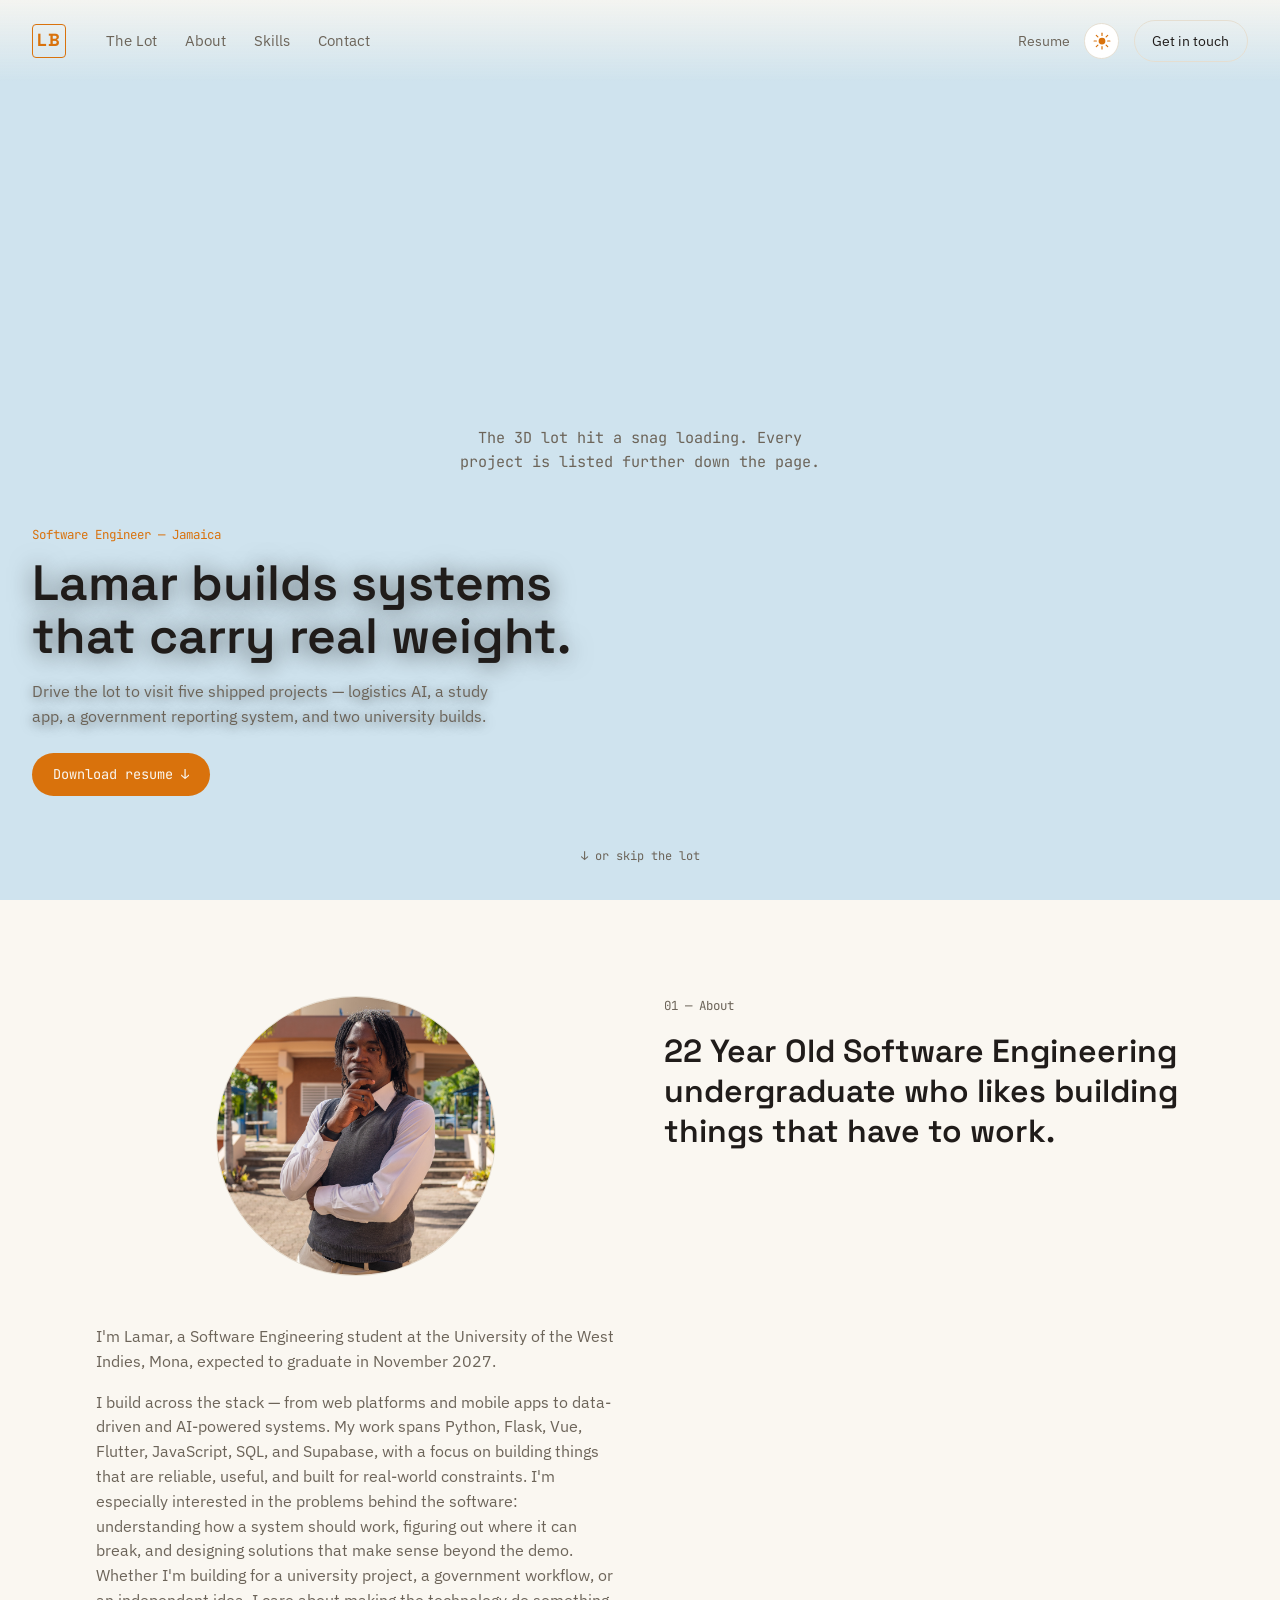
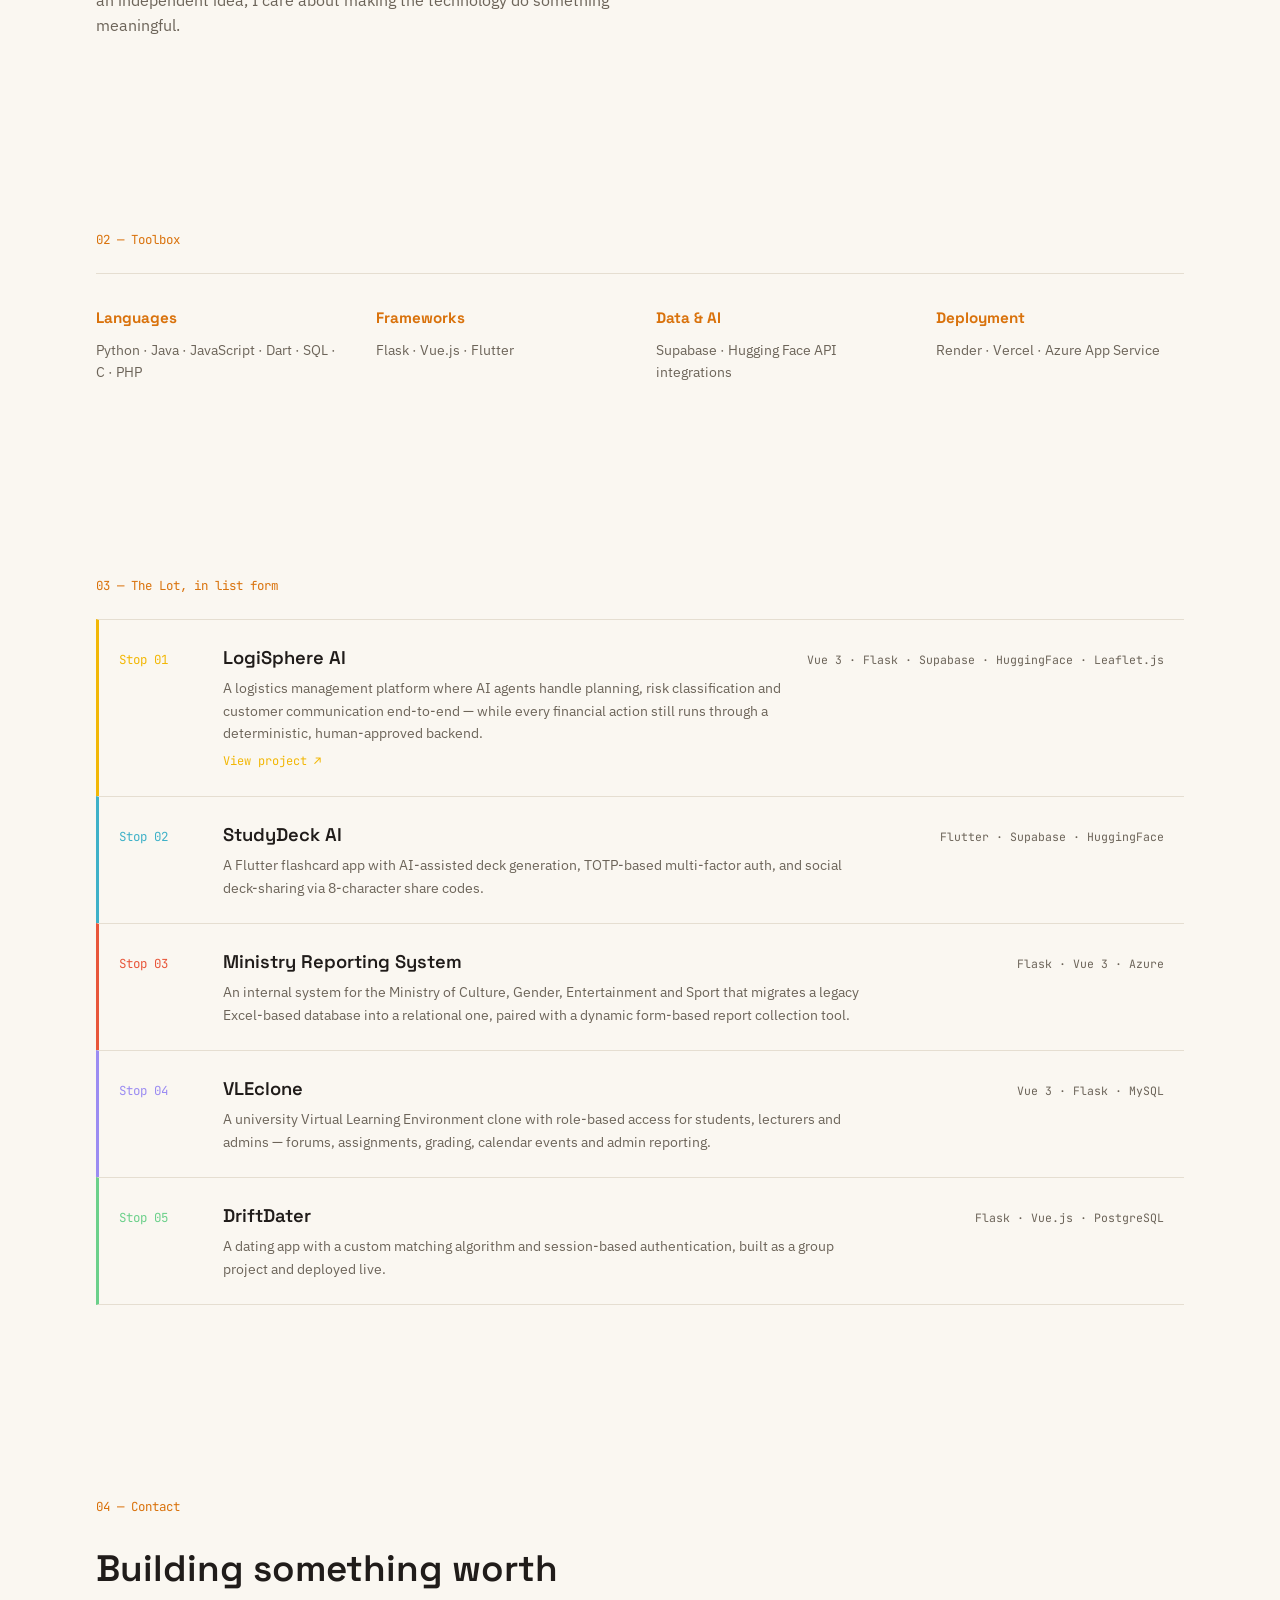
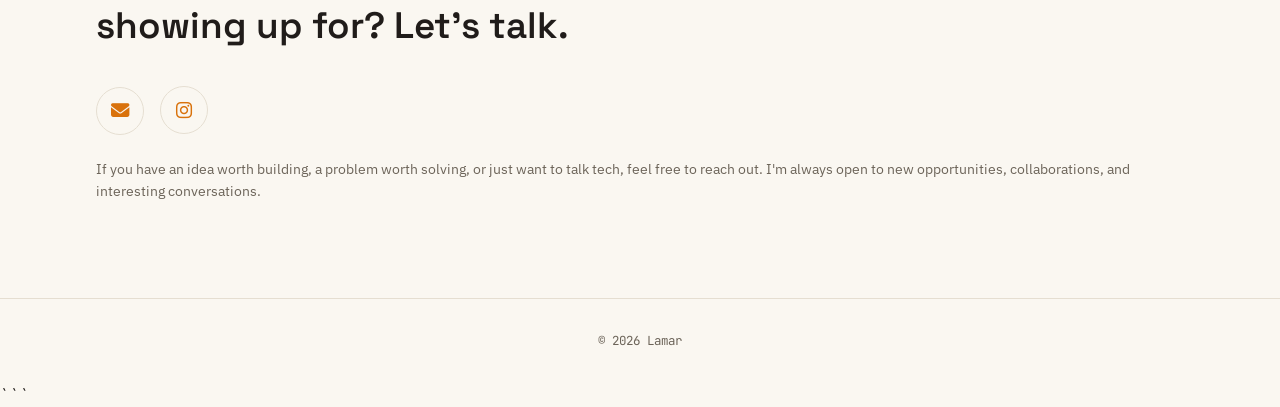
==== index.html @ 5443ec27 "portfolio" ====
<!DOCTYPE html>
<html lang="en">

<head>
  <meta charset="UTF-8" />
  <meta name="viewport" content="width=device-width, initial-scale=1.0" />

  <title>Lamar — Software Engineer</title>

  <!-- Fonts -->
  <link rel="preconnect" href="https://fonts.googleapis.com">
  <link rel="preconnect" href="https://fonts.gstatic.com" crossorigin>

  <link
    href="https://fonts.googleapis.com/css2?family=Space+Grotesk:wght@400;500;600;700&family=IBM+Plex+Sans:wght@400;500&family=JetBrains+Mono:wght@400;500&display=swap"
    rel="stylesheet"
  >

  <!-- Font Awesome -->
  <link
    rel="stylesheet"
    href="https://cdnjs.cloudflare.com/ajax/libs/font-awesome/6.5.2/css/all.min.css"
  >

  <!-- Main CSS -->
  <link rel="stylesheet" href="style.css" />

  <!-- Set theme before first paint -->
  <script>
    (function () {
      try {
        var saved = localStorage.getItem("lb-theme");

        var theme =
          saved ||
          (
            window.matchMedia("(prefers-color-scheme: light)").matches
              ? "light"
              : "dark"
          );

        document.documentElement.setAttribute("data-theme", theme);
      } catch (e) {
        document.documentElement.setAttribute("data-theme", "dark");
      }
    })();
  </script>
</head>

<body>

  <!-- ============ NAV ============ -->
  <header class="topbar">

    <span class="topbar__mark">LB</span>

    <nav class="topbar__nav">
      <a href="#lot">The Lot</a>
      <a href="#about">About</a>
      <a href="#skills">Skills</a>
      <a href="#contact">Contact</a>
    </nav>

    <div class="topbar__right">

      <a
        class="topbar__resume"
        href="resume.pdf"
        target="_blank"
        rel="noopener noreferrer"
      >
        Resume
      </a>

      <button
        class="theme-toggle"
        id="themeToggle"
        aria-label="Toggle day/night mode"
        title="Toggle day/night mode"
      >

        <svg
          id="iconSun"
          viewBox="0 0 24 24"
          width="18"
          height="18"
        >
          <circle
            cx="12"
            cy="12"
            r="4.5"
            fill="currentColor"
          />

          <g
            stroke="currentColor"
            stroke-width="1.6"
            stroke-linecap="round"
          >
            <line x1="12" y1="1.5" x2="12" y2="4.5" />
            <line x1="12" y1="19.5" x2="12" y2="22.5" />
            <line x1="1.5" y1="12" x2="4.5" y2="12" />
            <line x1="19.5" y1="12" x2="22.5" y2="12" />
            <line x1="4.4" y1="4.4" x2="6.5" y2="6.5" />
            <line x1="17.5" y1="17.5" x2="19.6" y2="19.6" />
            <line x1="4.4" y1="19.6" x2="6.5" y2="17.5" />
            <line x1="17.5" y1="6.5" x2="19.6" y2="4.4" />
          </g>
        </svg>

        <svg
          id="iconMoon"
          viewBox="0 0 24 24"
          width="18"
          height="18"
        >
          <path
            fill="currentColor"
            d="M20.5 14.7A8.5 8.5 0 1 1 9.3 3.5a7 7 0 0 0 11.2 11.2Z"
          />
        </svg>

      </button>

      <a class="topbar__cta" href="#contact">
        Get in touch
      </a>

    </div>
  </header>


  <!-- ============ HERO / 3D SCENE ============ -->
  <section id="lot" class="lot">

    <canvas id="scene"></canvas>

    <div class="lot__intro">

      <p class="lot__eyebrow">
        Software Engineer — Jamaica
      </p>

      <h1 class="lot__title">
        Lamar builds systems<br>
        that carry real weight.
      </h1>

      <p class="lot__sub">
        Drive the lot to visit five shipped projects — logistics AI,
        a study app, a government reporting system, and two university builds.
      </p>

      <div class="lot__actions">

        <a
          class="lot__resume-btn"
          href="LamarShaw.pdf"
          target="_blank"
          rel="noopener noreferrer"
        >
          Download resume ↓
        </a>

      </div>
    </div>


    <!-- HUD -->
    <div class="hud" id="hud">

      <div class="hud__controls">

        <div class="hud__keys">
          <span class="key">W</span>
          <span class="key">A</span>
          <span class="key">S</span>
          <span class="key">D</span>
        </div>

        <p class="hud__label">
          drive · get close to a sign
        </p>

      </div>


      <!-- Mobile controls -->
      <div class="hud__mobile" id="hudMobile">

        <button class="pad" id="padUp">▲</button>

        <div class="pad__row">

          <button class="pad" id="padLeft">◀</button>

          <button class="pad" id="padDown">▼</button>

          <button class="pad" id="padRight">▶</button>

        </div>

      </div>

    </div>


    <button
      class="scrollhint"
      id="scrollHint"
      aria-label="Scroll to content"
    >
      ↓ or skip the lot
    </button>

  </section>


  <!-- ============ PROJECT PANEL ============ -->
  <aside
    class="panel"
    id="panel"
    aria-live="polite"
  >

    <button
      class="panel__close"
      id="panelClose"
      aria-label="Close"
    >
      ×
    </button>

    <p class="panel__stop" id="panelStop"></p>

    <h3 class="panel__name" id="panelName"></h3>

    <p class="panel__desc" id="panelDesc"></p>

    <ul
      class="panel__stack"
      id="panelStack"
    ></ul>

    <p
      class="panel__note"
      id="panelNote"
    ></p>

    <a
      class="panel__link"
      id="panelLink"
      href="#"
      target="_blank"
      rel="noopener noreferrer"
    >
      View project ↗
    </a>

  </aside>


  <!-- ============ ABOUT ============ -->
  <section id="about" class="about">

    <div class="about__grid">

      <div class="about__photo">
      <img src="assets/profile.jpg" alt="Lamar Shaw">
    </div>


      <div class="about__col">

        <p class="section-eyebrow">
          01 — About
        </p>

        <h2>
          22 Year Old Software Engineering undergraduate who likes building things that have to work.                                                                                                                                                                                                                                                                                                                            
        </h2>

      </div>


      <div class="about__col">

        <p>
          I'm Lamar, a Software Engineering student at the University of
          the West Indies, Mona, expected to graduate in November 2027.
        </p>

        <p>
          I build across the stack — from web platforms and mobile apps to data-driven and AI-powered systems. My work spans Python, Flask, Vue, Flutter, JavaScript, SQL, and Supabase, with a focus on building things that are reliable, useful, and built for real-world constraints.
          I'm especially interested in the problems behind the software: understanding how a system should work, figuring out where it can break, and designing solutions that make sense beyond the demo. Whether I'm building for a university project, a government workflow, or an independent idea, I care about making the technology do something meaningful.
        </p>

      </div>

    </div>

  </section>


  <!-- ============ SKILLS ============ -->
  <section id="skills" class="skills">

    <p class="section-eyebrow">
      02 — Toolbox
    </p>

    <div class="skills__grid">

      <div class="skills__group">

        <h4>Languages</h4>

        <p>
          Python · Java · JavaScript · Dart · SQL · C · PHP
        </p>

      </div>


      <div class="skills__group">

        <h4>Frameworks</h4>

        <p>
          Flask · Vue.js · Flutter
        </p>

      </div>


      <div class="skills__group">

        <h4>Data &amp; AI</h4>

        <p>
          Supabase · Hugging Face API integrations
        </p>

      </div>


      <div class="skills__group">

        <h4>Deployment</h4>

        <p>
          Render · Vercel · Azure App Service
        </p>

      </div>

    </div>

  </section>


  <!-- ============ PROJECTS ============ -->
  <section id="projects" class="projects">

    <p class="section-eyebrow">
      03 — The Lot, in list form
    </p>

    <div
      class="projects__list"
      id="projectsList"
    ></div>

  </section>


  <!-- ============ CONTACT ============ -->
  <section id="contact" class="contact">

    <p class="section-eyebrow">
      04 — Contact
    </p>

    <h2>
      Building something worth showing up for? Let's talk.
    </h2>

   <a
  class="contact__email"
  href="https://mail.google.com/mail/?view=cm&fs=1&to=lamarshaw18@gmail.com"
  target="_blank"
  rel="noopener noreferrer"
  aria-label="Send me an email"
  title="Send me an email"
>
  <i class="fas fa-envelope"></i>
</a>


    <a
  class="contact__instagram"
  href="https://www.instagram.com/lamo_orrr"
  target="_blank"
  rel="noopener noreferrer"
  aria-label="Instagram"
  title="Instagram"
>
  <i class="fab fa-instagram"></i>
</a>


    <p class="contact__note">

      If you have an idea worth building, a problem worth solving, or just want to talk tech, feel free to reach out. I'm always open to new opportunities, collaborations, and interesting conversations.

    </p>

  </section>


  <!-- ============ FOOTER ============ -->
  <footer class="footer">

    <span>
      © 2026 Lamar
    </span>

  </footer>


  <!-- ============ JAVASCRIPT ============ -->
  <script src="vendor/three.min.js"></script>
  <script src="projects.js"></script>
  <script src="main.js"></script>

</body>

</html>
```
---- style.css ----
:root {
  /* shared, theme-independent */
  --font-display: 'Space Grotesk', sans-serif;
  --font-body: 'IBM Plex Sans', sans-serif;
  --font-mono: 'JetBrains Mono', monospace;

  /* project accent palette — used by both the 3D signs and the UI */
  --c-amber: #f2b705;
  --c-teal: #3eb1c8;
  --c-coral: #e8563a;
  --c-violet: #9b8cf2;
  --c-green: #6bd08a;
}

/* ============ THEME: dark / night (default) ============ */
:root,
[data-theme="dark"] {
  --bg: #121022;
  --bg-raised: #1b1732;
  --asphalt: #0c0a18;
  --line: #302a52;
  --text: #ece9f7;
  --muted: #a79bd4;
  --accent: #b48cf5;
  --accent-dim: #8663d1;
  --accent-soft: rgba(180, 140, 245, 0.12);
}

/* ============ THEME: light / day ============ */
[data-theme="light"] {
  --bg: #faf7f1;
  --bg-raised: #ffffff;
  --asphalt: #cfe3ee;
  --line: #e5ded1;
  --text: #201c1a;
  --muted: #6c6459;
  --accent: #d9720c;
  --accent-dim: #b35c07;
  --accent-soft: rgba(217, 114, 12, 0.1);
}

* { box-sizing: border-box; margin: 0; padding: 0; }

html { scroll-behavior: smooth; }

body {
  background: var(--bg);
  color: var(--text);
  font-family: var(--font-body);
  line-height: 1.55;
  -webkit-font-smoothing: antialiased;
  transition: background 0.3s ease, color 0.3s ease;
  position: relative;
  overflow-x: hidden;
}

/* soft, low-opacity color blobs behind the page content — vibrancy without noise */
body::before {
  content: "";
  position: fixed;
  inset: 0;
  z-index: -1;
  pointer-events: none;
  opacity: 0.16;
  background:
    radial-gradient(38rem 30rem at 8% 15%, var(--c-violet), transparent 60%),
    radial-gradient(34rem 28rem at 92% 30%, var(--c-teal), transparent 60%),
    radial-gradient(40rem 32rem at 15% 85%, var(--c-coral), transparent 60%),
    radial-gradient(30rem 26rem at 85% 92%, var(--c-amber), transparent 60%);
}
[data-theme="light"] body::before { opacity: 0.09; }

a { color: inherit; }

::selection { background: var(--accent); color: var(--bg); }

@media (prefers-reduced-motion: reduce) {
  html { scroll-behavior: auto; }
  * { animation-duration: 0.01ms !important; transition-duration: 0.01ms !important; }
}

/* ============ TOPBAR ============ */
.topbar {
  position: fixed;
  top: 0; left: 0; right: 0;
  z-index: 50;
  display: flex;
  align-items: center;
  gap: 2rem;
  padding: 1.25rem 2rem;
  background: linear-gradient(to bottom, rgba(12,10,24,0.75), transparent);
}
[data-theme="light"] .topbar { background: linear-gradient(to bottom, rgba(250,247,241,0.85), transparent); }

.topbar__mark {
  font-family: var(--font-display);
  font-weight: 700;
  font-size: 1.1rem;
  letter-spacing: 0.02em;
  border: 1px solid var(--accent);
  color: var(--accent);
  width: 2.1rem; height: 2.1rem;
  display: grid; place-items: center;
  border-radius: 4px;
}
.topbar__nav { display: flex; gap: 1.75rem; margin-left: 0.5rem; }
.topbar__nav a {
  font-size: 0.92rem;
  text-decoration: none;
  color: var(--muted);
  transition: color 0.15s ease;
}
.topbar__nav a:hover { color: var(--text); }

.topbar__right { margin-left: auto; display: flex; align-items: center; gap: 0.9rem; }
.topbar__resume {
  font-size: 0.9rem;
  text-decoration: none;
  color: var(--muted);
  transition: color 0.15s ease;
}
.topbar__resume:hover { color: var(--accent); }

.theme-toggle {
  width: 2.2rem; height: 2.2rem;
  display: grid; place-items: center;
  border: 1px solid var(--line);
  border-radius: 100px;
  background: var(--bg-raised);
  color: var(--accent);
  cursor: pointer;
  transition: border-color 0.15s ease;
}
.theme-toggle:hover { border-color: var(--accent); }
#iconMoon, #iconSun { display: none; }
[data-theme="dark"] #iconMoon { display: block; }
[data-theme="light"] #iconSun { display: block; }

.topbar__cta {
  text-decoration: none;
  font-size: 0.9rem;
  padding: 0.55rem 1.1rem;
  border: 1px solid var(--line);
  border-radius: 100px;
  color: var(--text);
  transition: border-color 0.15s ease, background 0.15s ease;
  white-space: nowrap;
}
.topbar__cta:hover { border-color: var(--accent); background: var(--accent-soft); }

@media (max-width: 720px) {
  .topbar__nav { display: none; }
  .topbar__resume { display: none; }
}

/* ============ LOT / HERO ============ */
.lot {
  position: relative;
  height: 100svh;
  width: 100%;
  overflow: hidden;
  background: var(--asphalt);
  transition: background 0.3s ease;
}
#scene {
  position: absolute;
  inset: 0;
  display: block;
  width: 100%;
  height: 100%;
}

.lot__intro {
  position: absolute;
  left: 2rem;
  bottom: 6.5rem;
  max-width: 34rem;
  z-index: 10;
}
.lot__eyebrow {
  font-family: var(--font-mono);
  font-size: 0.78rem;
  color: var(--accent);
  margin-bottom: 0.75rem;
  pointer-events: none;
}
.lot__title {
  font-family: var(--font-display);
  font-weight: 600;
  font-size: clamp(1.9rem, 4.2vw, 3.1rem);
  line-height: 1.08;
  text-shadow: 0 2px 24px rgba(0,0,0,0.6);
  pointer-events: none;
}
.lot__sub {
  margin-top: 1rem;
  font-size: 1rem;
  color: var(--muted);
  max-width: 30rem;
  text-shadow: 0 2px 12px rgba(0,0,0,0.6);
  pointer-events: none;
}
.lot__actions { margin-top: 1.5rem; }
.lot__resume-btn {
  display: inline-block;
  text-decoration: none;
  font-family: var(--font-mono);
  font-size: 0.85rem;
  color: var(--bg);
  background: var(--accent);
  padding: 0.7rem 1.3rem;
  border-radius: 100px;
  transition: transform 0.15s ease, background 0.15s ease;
}
.lot__resume-btn:hover { background: var(--accent-dim); transform: translateY(-1px); }

@media (max-width: 720px) {
  .lot__intro { left: 1.25rem; right: 1.25rem; bottom: 8.5rem; max-width: none; }
}

/* ============ HUD ============ */
.hud {
  position: absolute;
  right: 2rem;
  bottom: 2rem;
  z-index: 10;
  display: flex;
  flex-direction: column;
  align-items: flex-end;
  gap: 0.5rem;
}
.hud__controls { display: flex; flex-direction: column; align-items: flex-end; gap: 0.4rem; }
.hud__keys { display: flex; gap: 0.3rem; }
.key {
  font-family: var(--font-mono);
  font-size: 0.75rem;
  color: var(--text);
  background: rgba(27,23,50,0.85);
  border: 1px solid var(--line);
  border-radius: 4px;
  width: 1.7rem; height: 1.7rem;
  display: grid; place-items: center;
}
[data-theme="light"] .key { background: rgba(255,255,255,0.85); }
.hud__label {
  font-family: var(--font-mono);
  font-size: 0.7rem;
  color: var(--muted);
}
.hud__mobile { display: none; margin-top: 0.5rem; }
.pad {
  font-family: var(--font-mono);
  width: 2.6rem; height: 2.6rem;
  background: rgba(27,23,50,0.85);
  border: 1px solid var(--line);
  color: var(--text);
  border-radius: 6px;
}
[data-theme="light"] .pad { background: rgba(255,255,255,0.85); }
.pad__row { display: flex; gap: 0.4rem; margin-top: 0.4rem; }

@media (max-width: 720px) {
  .hud__controls { display: none; }
  .hud__mobile { display: block; }
}

.scrollhint {
  position: absolute;
  left: 50%;
  bottom: 1.75rem;
  transform: translateX(-50%);
  z-index: 10;
  background: none;
  border: none;
  color: var(--muted);
  font-family: var(--font-mono);
  font-size: 0.75rem;
  cursor: pointer;
  padding: 0.5rem 0.75rem;
}
.scrollhint:hover { color: var(--text); }

.lot__fallback {
  position: absolute;
  inset: 0;
  z-index: 5;
  display: flex;
  align-items: center;
  justify-content: center;
  text-align: center;
  padding: 2rem;
  max-width: 28rem;
  margin: 0 auto;
  color: var(--muted);
  font-family: var(--font-mono);
  font-size: 0.95rem;
}

/* ============ PROJECT PANEL ============ */
.panel {
  position: fixed;
  top: 0; right: 0;
  height: 100svh;
  width: min(24rem, 88vw);
  background: var(--bg-raised);
  border-left: 1px solid var(--line);
  border-top: 3px solid var(--panel-accent, var(--accent));
  padding: 5.5rem 2rem 2rem;
  z-index: 40;
  transform: translateX(100%);
  transition: transform 0.35s cubic-bezier(0.22, 1, 0.36, 1), border-color 0.2s ease;
  overflow-y: auto;
}
.panel.is-open { transform: translateX(0); }
.panel__close {
  position: absolute;
  top: 1.5rem; right: 1.5rem;
  background: none; border: none;
  color: var(--muted);
  font-size: 1.5rem;
  cursor: pointer;
  line-height: 1;
}
.panel__close:hover { color: var(--text); }
.panel__stop {
  font-family: var(--font-mono);
  font-size: 0.75rem;
  color: var(--panel-accent, var(--accent));
  margin-bottom: 0.5rem;
  transition: color 0.2s ease;
}
.panel__name {
  font-family: var(--font-display);
  font-size: 1.6rem;
  font-weight: 600;
  margin-bottom: 1rem;
}
.panel__desc { color: var(--muted); font-size: 0.95rem; margin-bottom: 1.25rem; }
.panel__stack {
  list-style: none;
  display: flex;
  flex-wrap: wrap;
  gap: 0.5rem;
  margin-bottom: 1.25rem;
}
.panel__stack li {
  font-family: var(--font-mono);
  font-size: 0.72rem;
  border: 1px solid var(--line);
  border-radius: 100px;
  padding: 0.3rem 0.7rem;
  color: var(--text);
}
.panel__note { font-size: 0.85rem; color: var(--muted); border-top: 1px solid var(--line); padding-top: 1rem; }
.panel__link {
  display: none; /* shown via JS only when a project has a real link */
  margin-top: 1.25rem;
  text-decoration: none;
  font-family: var(--font-mono);
  font-size: 0.82rem;
  color: var(--bg);
  background: var(--panel-accent, var(--accent));
  padding: 0.65rem 1.1rem;
  border-radius: 100px;
  text-align: center;
  transition: opacity 0.15s ease;
}
.panel__link:hover { opacity: 0.85; }
.panel__link.is-visible { display: block; }

/* ============ SHARED SECTION STYLES ============ */
section:not(.lot) {
  padding: 6rem 2rem;
  max-width: 72rem;
  margin: 0 auto;
}
.section-eyebrow {
  font-family: var(--font-mono);
  font-size: 0.78rem;
  color: var(--accent);
  margin-bottom: 1.5rem;
}

/* ============ ABOUT ============ */
.about__grid {
  display: grid;
  grid-template-columns: 1fr 1fr;
  gap: 3rem;
}
.about__col h2 {
  font-family: var(--font-display);
  font-weight: 600;
  font-size: clamp(1.5rem, 2.6vw, 2rem);
  line-height: 1.25;
}
.about__col p { color: var(--muted); margin-bottom: 1rem; max-width: 34rem; }
.about__col p:last-child { margin-bottom: 0; }

@media (max-width: 800px) {
  .about__grid { grid-template-columns: 1fr; gap: 1.5rem; }
}
.about__photo {
  display: flex;
  align-items: center;
  justify-content: center;
}

.about__photo img {
  width: 280px;
  height: 280px;
  object-fit: cover;
  border-radius: 50%;
  border: 1px solid var(--line);
  transition: 0.3s ease;
}

.about__photo img:hover {
  filter: grayscale(0%);
  transform: scale(1.03);
}

@media (max-width: 720px) {
  .about__photo img {
    width: 220px;
    height: 220px;
  }
}

/* ============ SKILLS ============ */
.skills__grid {
  display: grid;
  grid-template-columns: repeat(4, 1fr);
  gap: 2rem;
  border-top: 1px solid var(--line);
  padding-top: 2rem;
}
.skills__group h4 {
  font-family: var(--font-display);
  font-size: 0.95rem;
  margin-bottom: 0.6rem;
  color: var(--accent);
}
.skills__group p { color: var(--muted); font-size: 0.9rem; }

@media (max-width: 800px) {
  .skills__grid { grid-template-columns: 1fr 1fr; }
}

/* ============ PROJECTS LIST (fallback) ============ */
.projects__list { display: flex; flex-direction: column; }
.project-row {
  display: grid;
  grid-template-columns: 5rem 1fr auto;
  gap: 1.5rem;
  align-items: baseline;
  padding: 1.5rem 1.25rem;
  border-top: 1px solid var(--line);
  border-left: 3px solid var(--row-accent, var(--accent));
  transition: background 0.15s ease;
}
.project-row:hover { background: var(--accent-soft); }
.projects__list .project-row:last-child { border-bottom: 1px solid var(--line); }
.project-row__stop { font-family: var(--font-mono); font-size: 0.78rem; color: var(--row-accent, var(--accent)); }
.project-row__name { font-family: var(--font-display); font-size: 1.15rem; font-weight: 600; margin-bottom: 0.3rem; }
.project-row__desc { color: var(--muted); font-size: 0.9rem; max-width: 40rem; }
.project-row__stack { font-family: var(--font-mono); font-size: 0.72rem; color: var(--muted); text-align: right; white-space: nowrap; }
.project-row__link {
  font-family: var(--font-mono);
  font-size: 0.75rem;
  color: var(--row-accent, var(--accent));
  text-decoration: none;
  margin-top: 0.5rem;
  display: inline-block;
}
.project-row__link:hover { text-decoration: underline; }

@media (max-width: 720px) {
  .project-row { grid-template-columns: 1fr; gap: 0.4rem; }
  .project-row__stack { text-align: left; }
}

/* ============ CONTACT ============ */
.contact h2 {
  font-family: var(--font-display);
  font-weight: 600;
  font-size: clamp(1.6rem, 3vw, 2.3rem);
  max-width: 36rem;
  margin: 1rem 0 2rem;
}

.contact__email,
.contact__instagram {
  width: 3rem;
  height: 3rem;
  display: inline-grid;
  place-items: center;

  color: var(--accent);
  text-decoration: none;

  border: 1px solid var(--line);
  border-radius: 50%;

  margin-right: 0.75rem;

  transition:
    color 0.2s ease,
    border-color 0.2s ease,
    background 0.2s ease,
    transform 0.2s ease;
}

.contact__email i,
.contact__instagram i {
  font-size: 1.15rem;
}

.contact__email:hover,
.contact__instagram:hover {
  color: var(--bg);
  background: var(--accent);
  border-color: var(--accent);
  transform: translateY(-2px);
}

.contact__note {
  margin-top: 1.5rem;
  color: var(--muted);
  font-size: 0.85rem;
}

/* Mobile */
@media (max-width: 720px) {
  .contact__email,
  .contact__instagram {
    width: 3.2rem;
    height: 3.2rem;
  }

  .contact__email i,
  .contact__instagram i {
    font-size: 1.2rem;
  }
}

/* ============ FOOTER ============ */
.footer {
  padding: 2rem;
  text-align: center;
  color: var(--muted);
  font-family: var(--font-mono);
  font-size: 0.78rem;
  border-top: 1px solid var(--line);
}
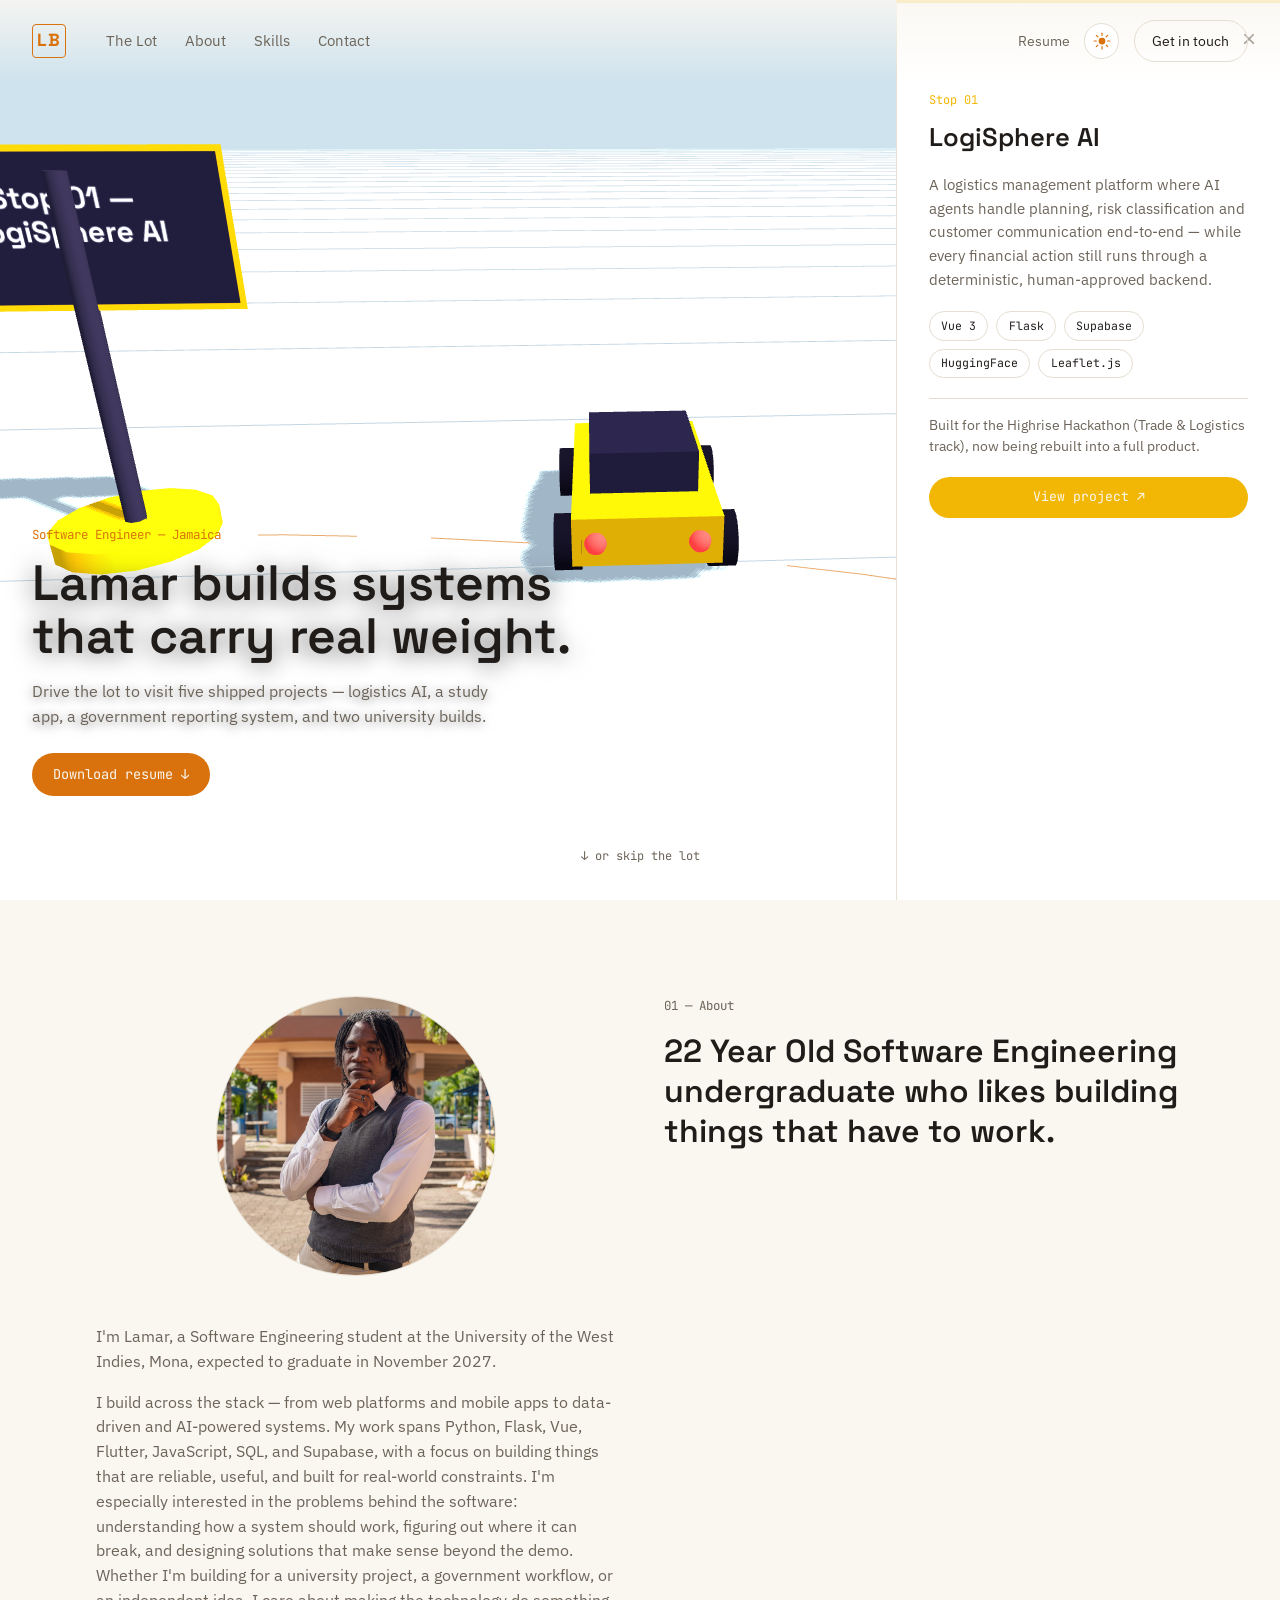
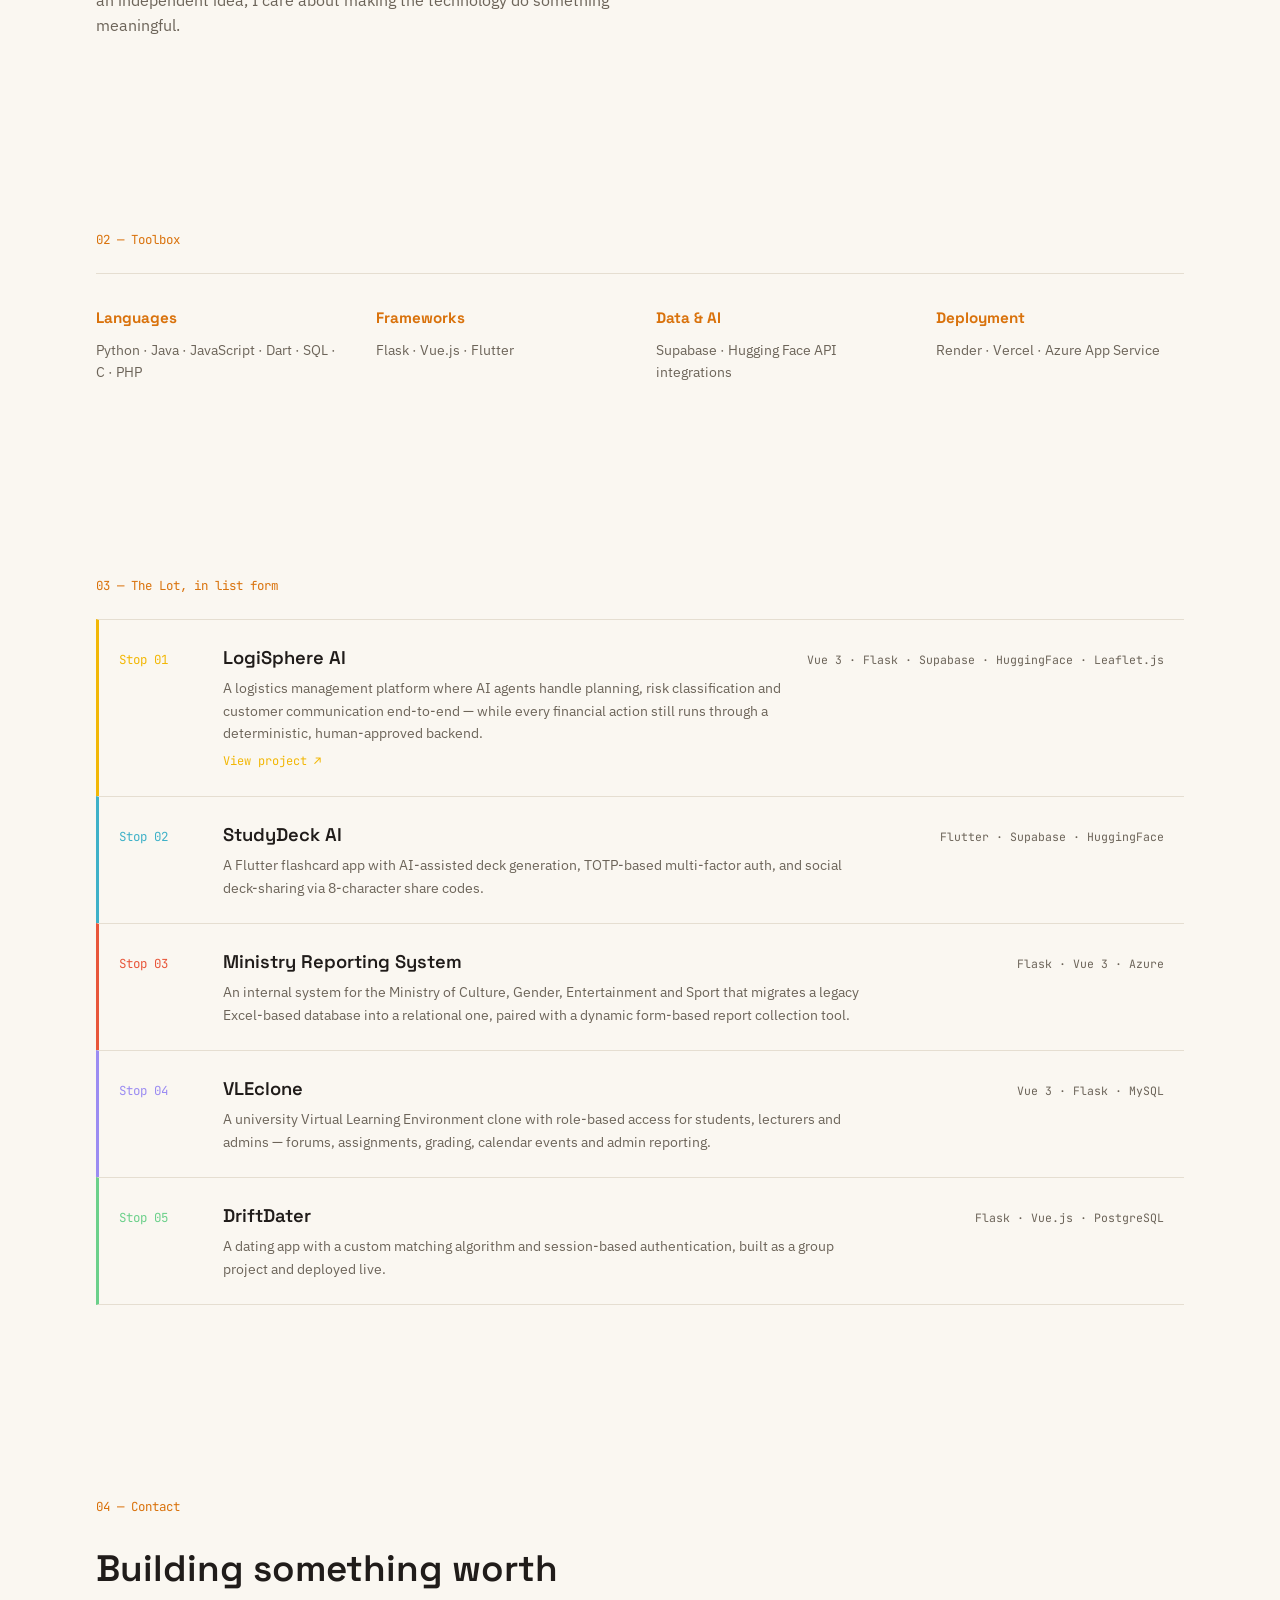
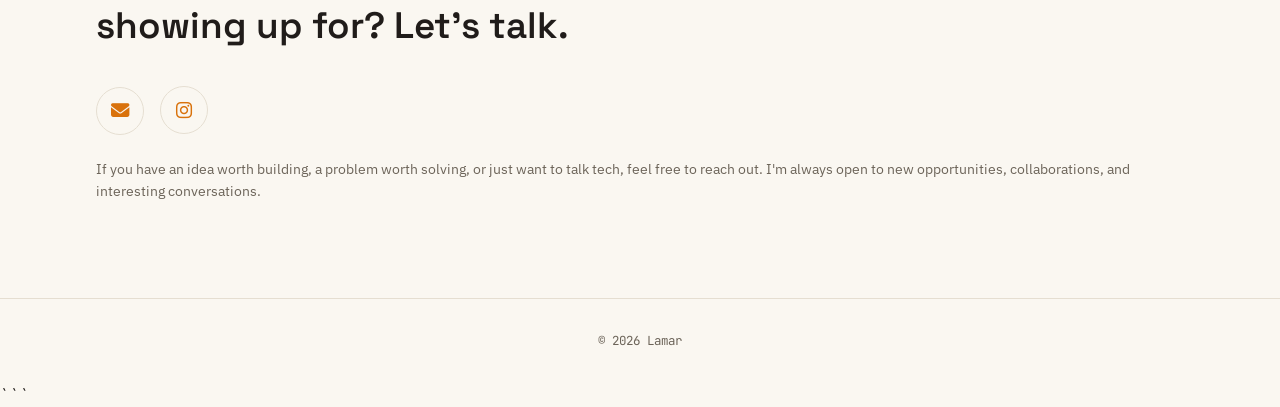
==== commit e713b47c: "editied HTML" ====
--- a/index.html
+++ b/index.html
@@ -430,7 +430,7 @@
 
 
   <!-- ============ JAVASCRIPT ============ -->
-  <script src="vendor/three.min.js"></script>
+  <script src="Vendor/three.min.js"></script>
   <script src="projects.js"></script>
   <script src="main.js"></script>
 
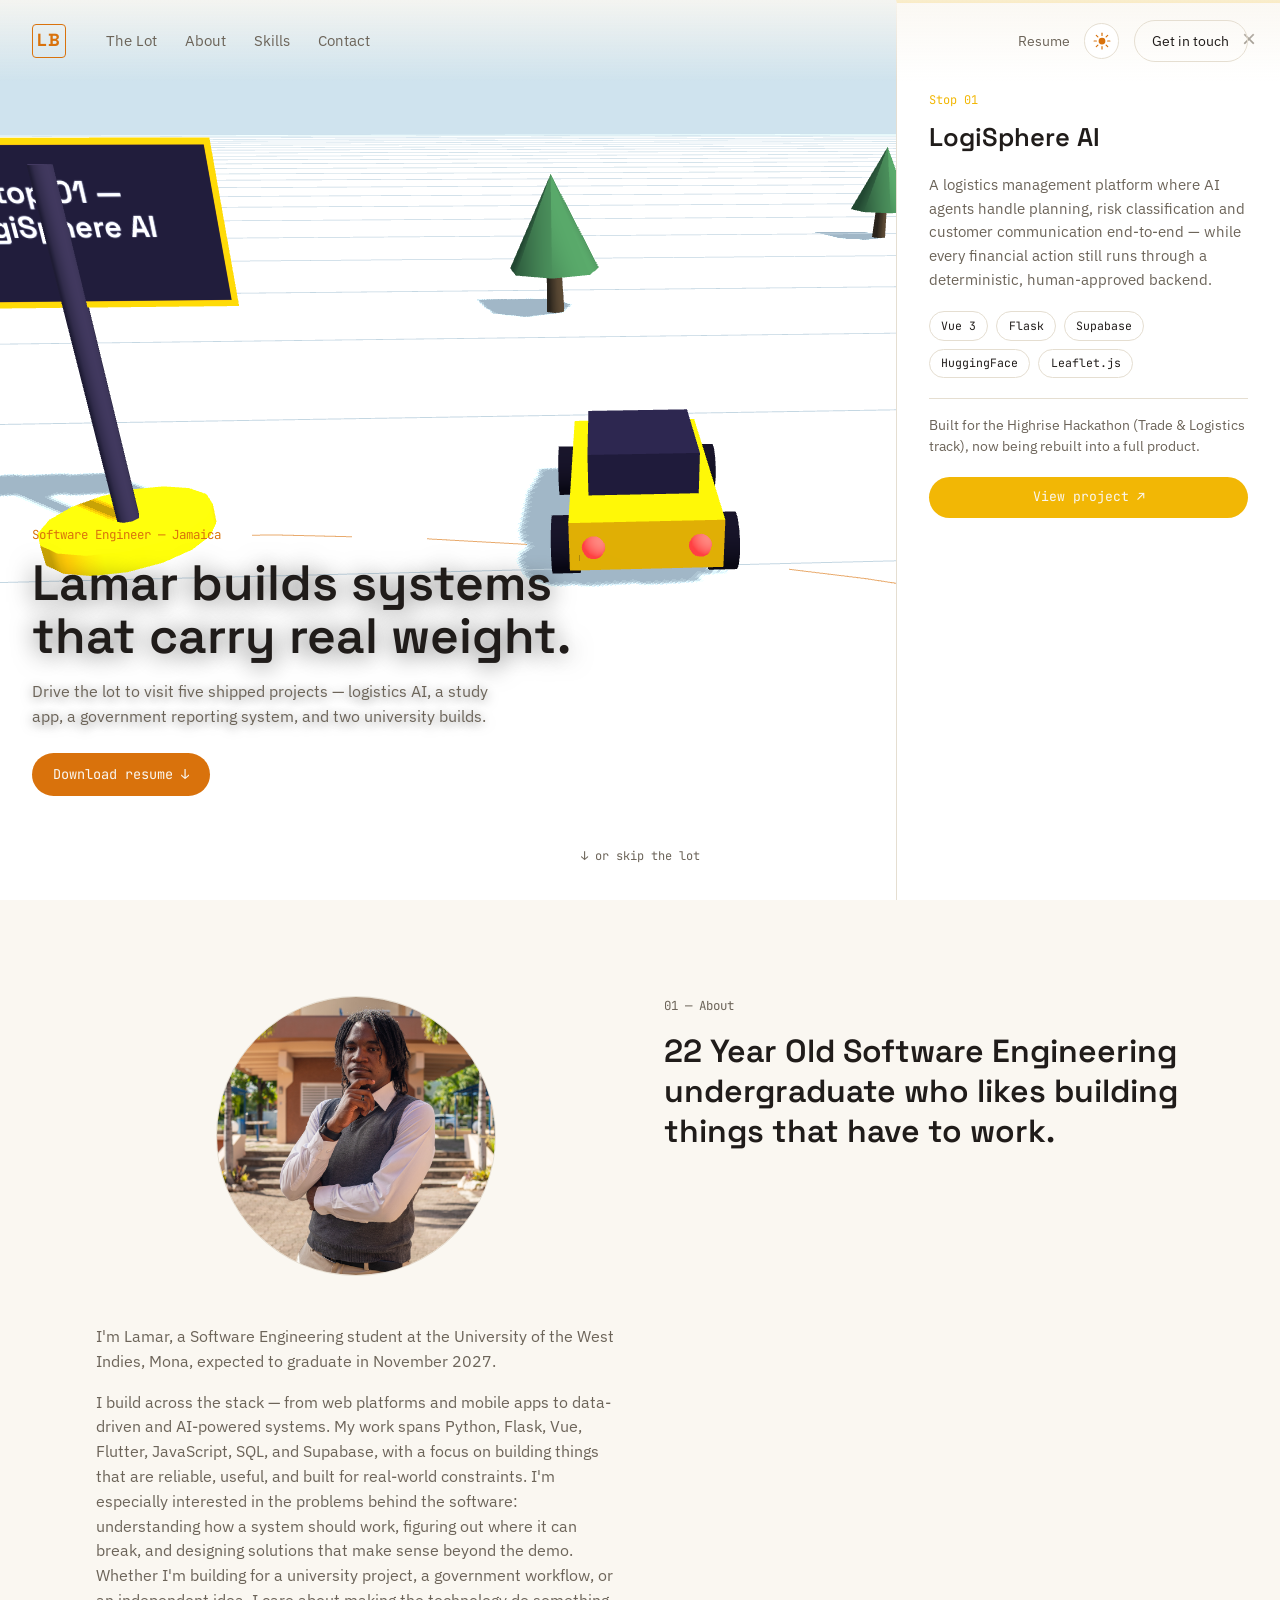
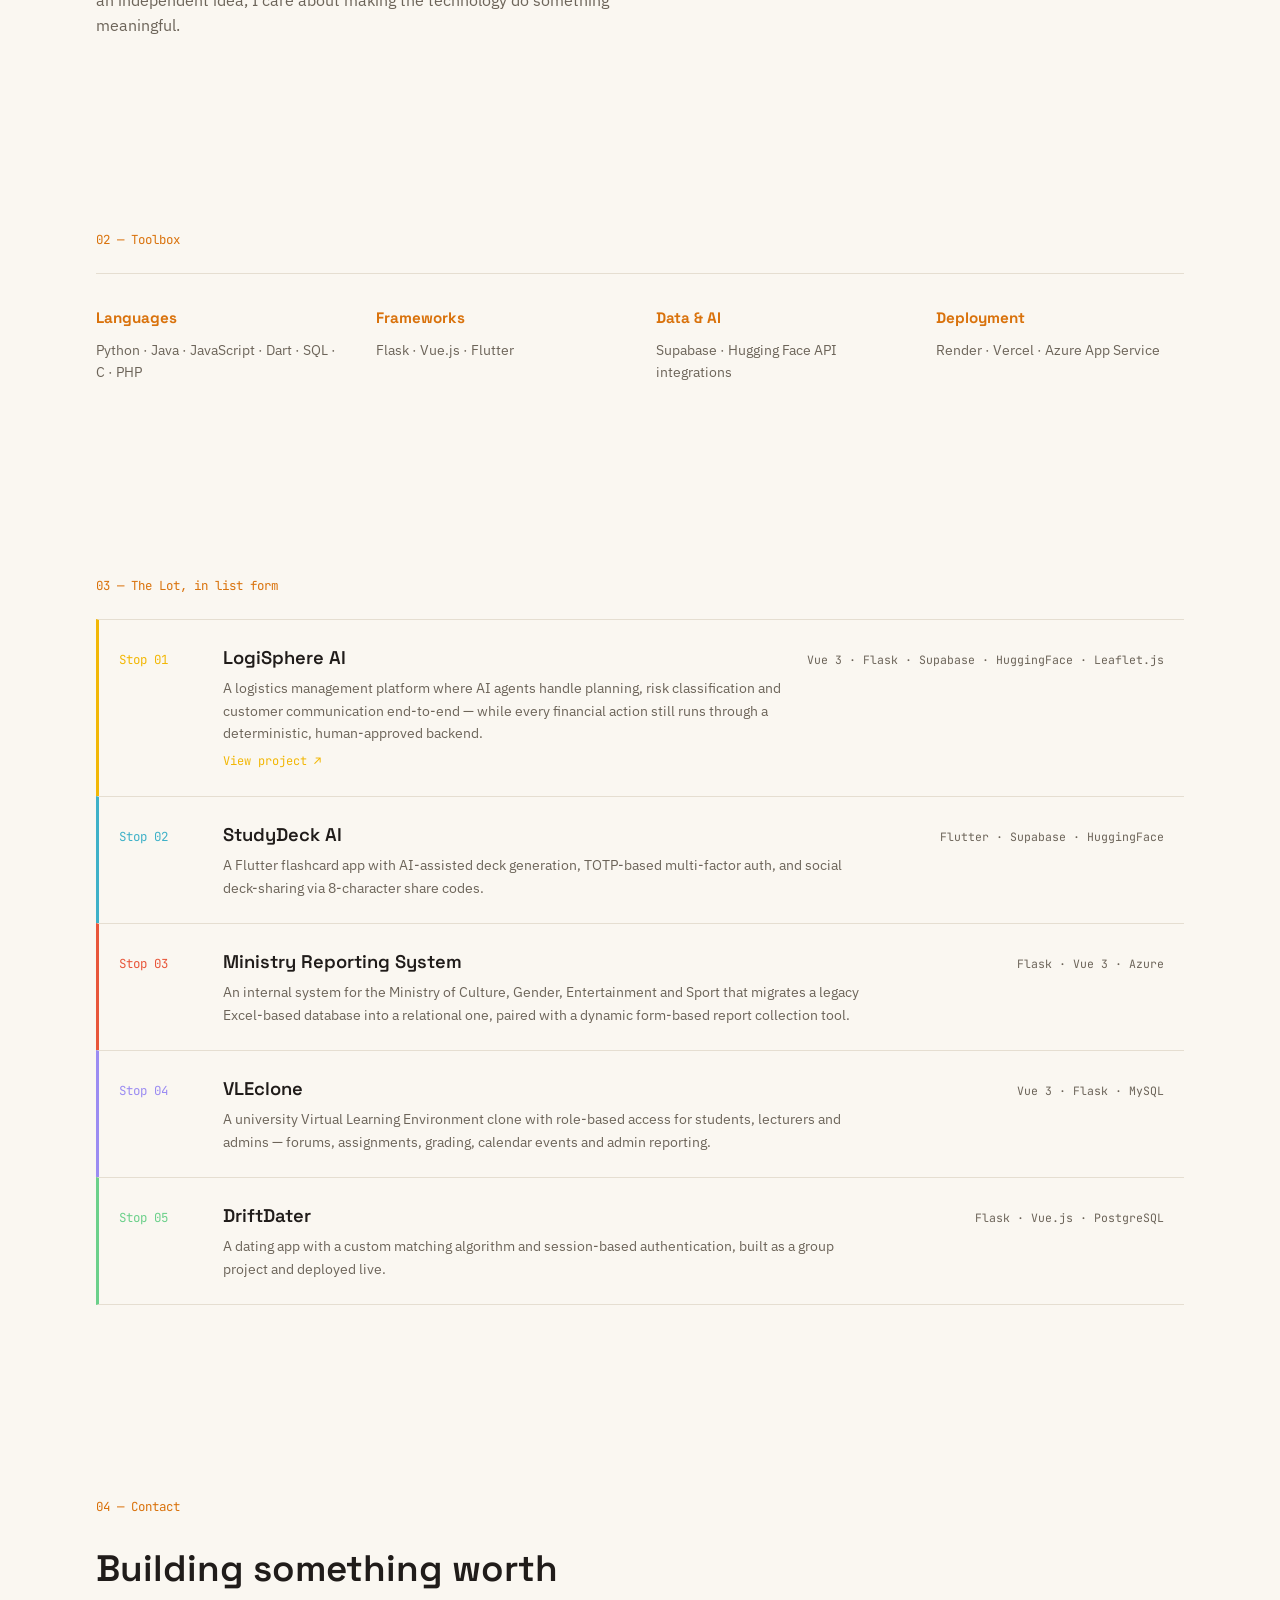
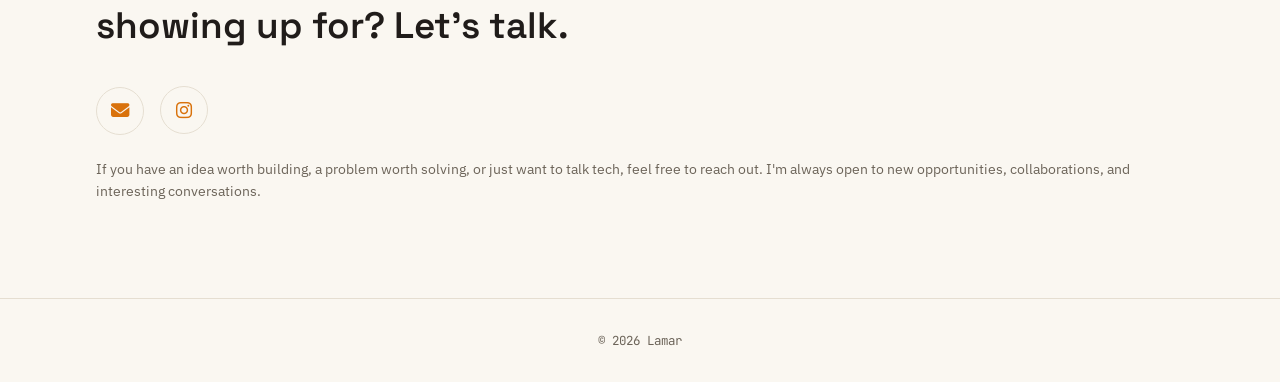
==== commit e09cfa91: "edits" ====
--- a/index.html
+++ b/index.html
@@ -437,4 +437,3 @@
 </body>
 
 </html>
-```
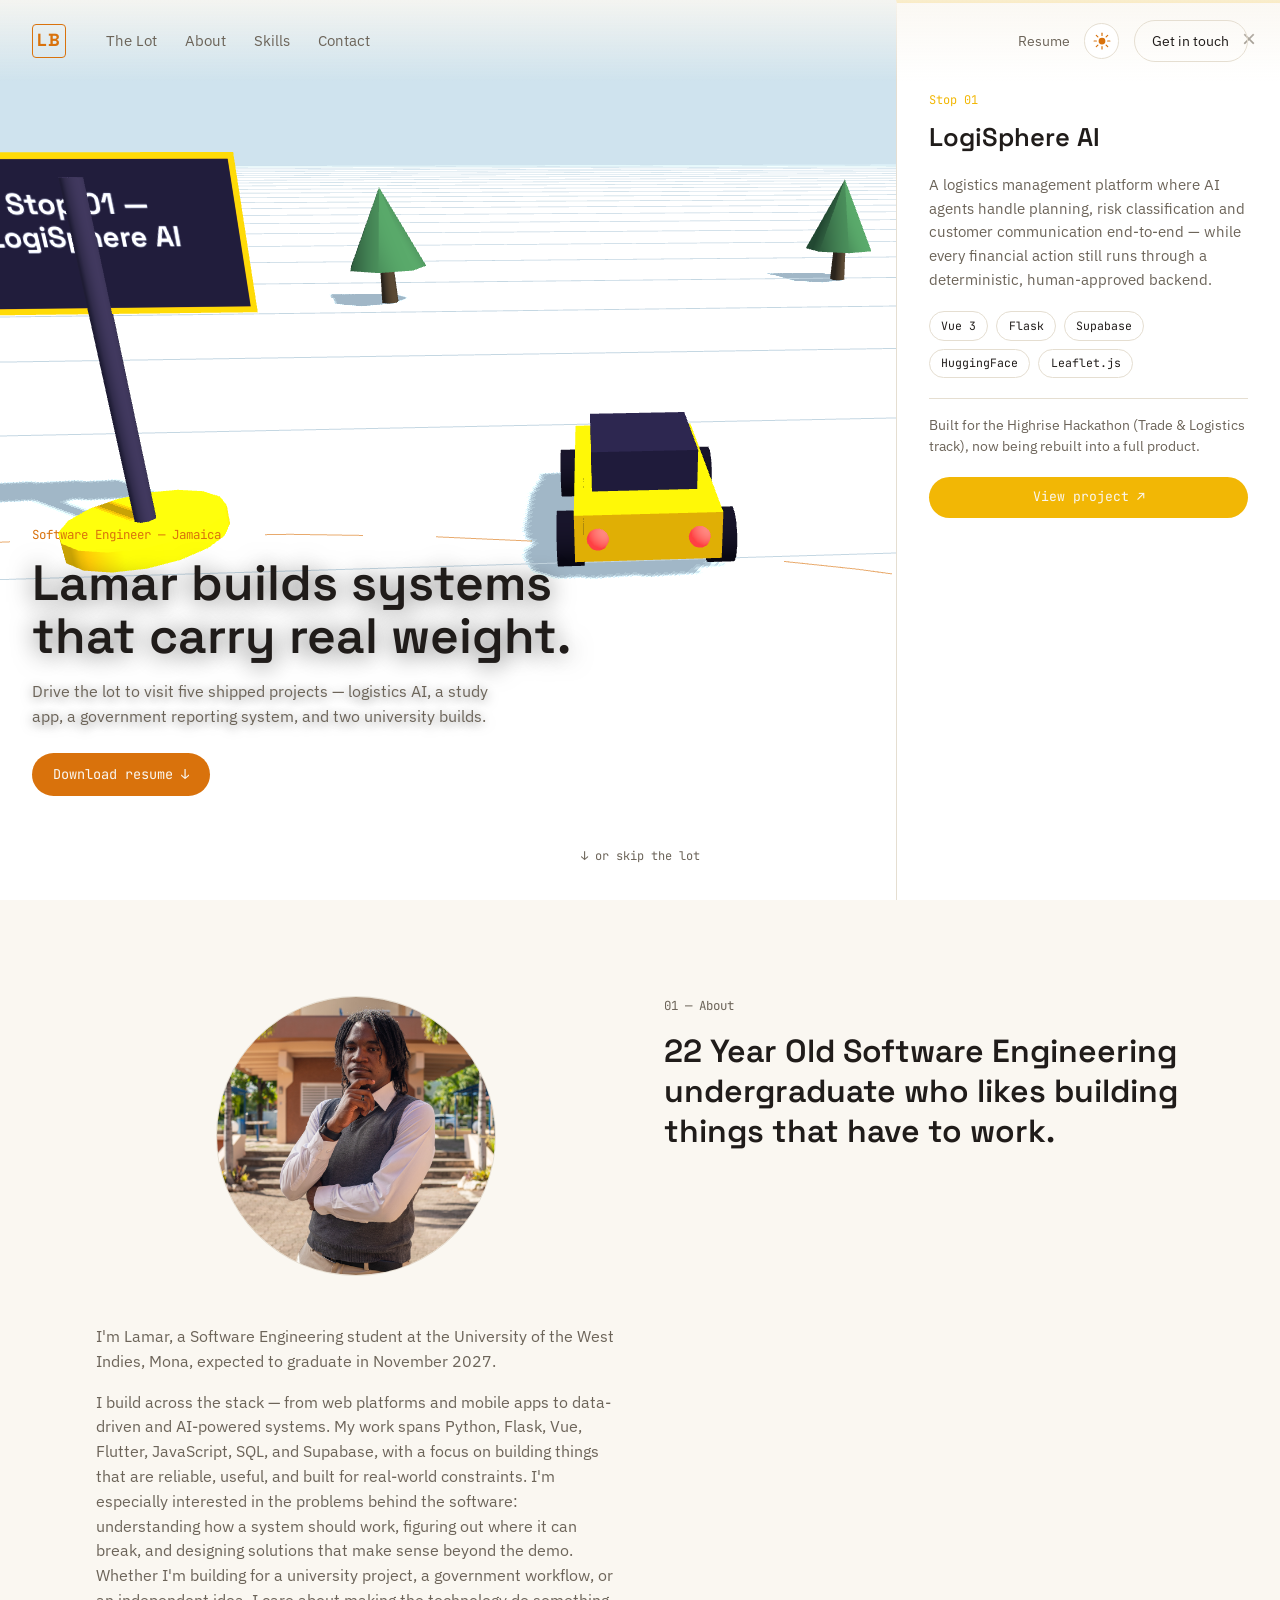
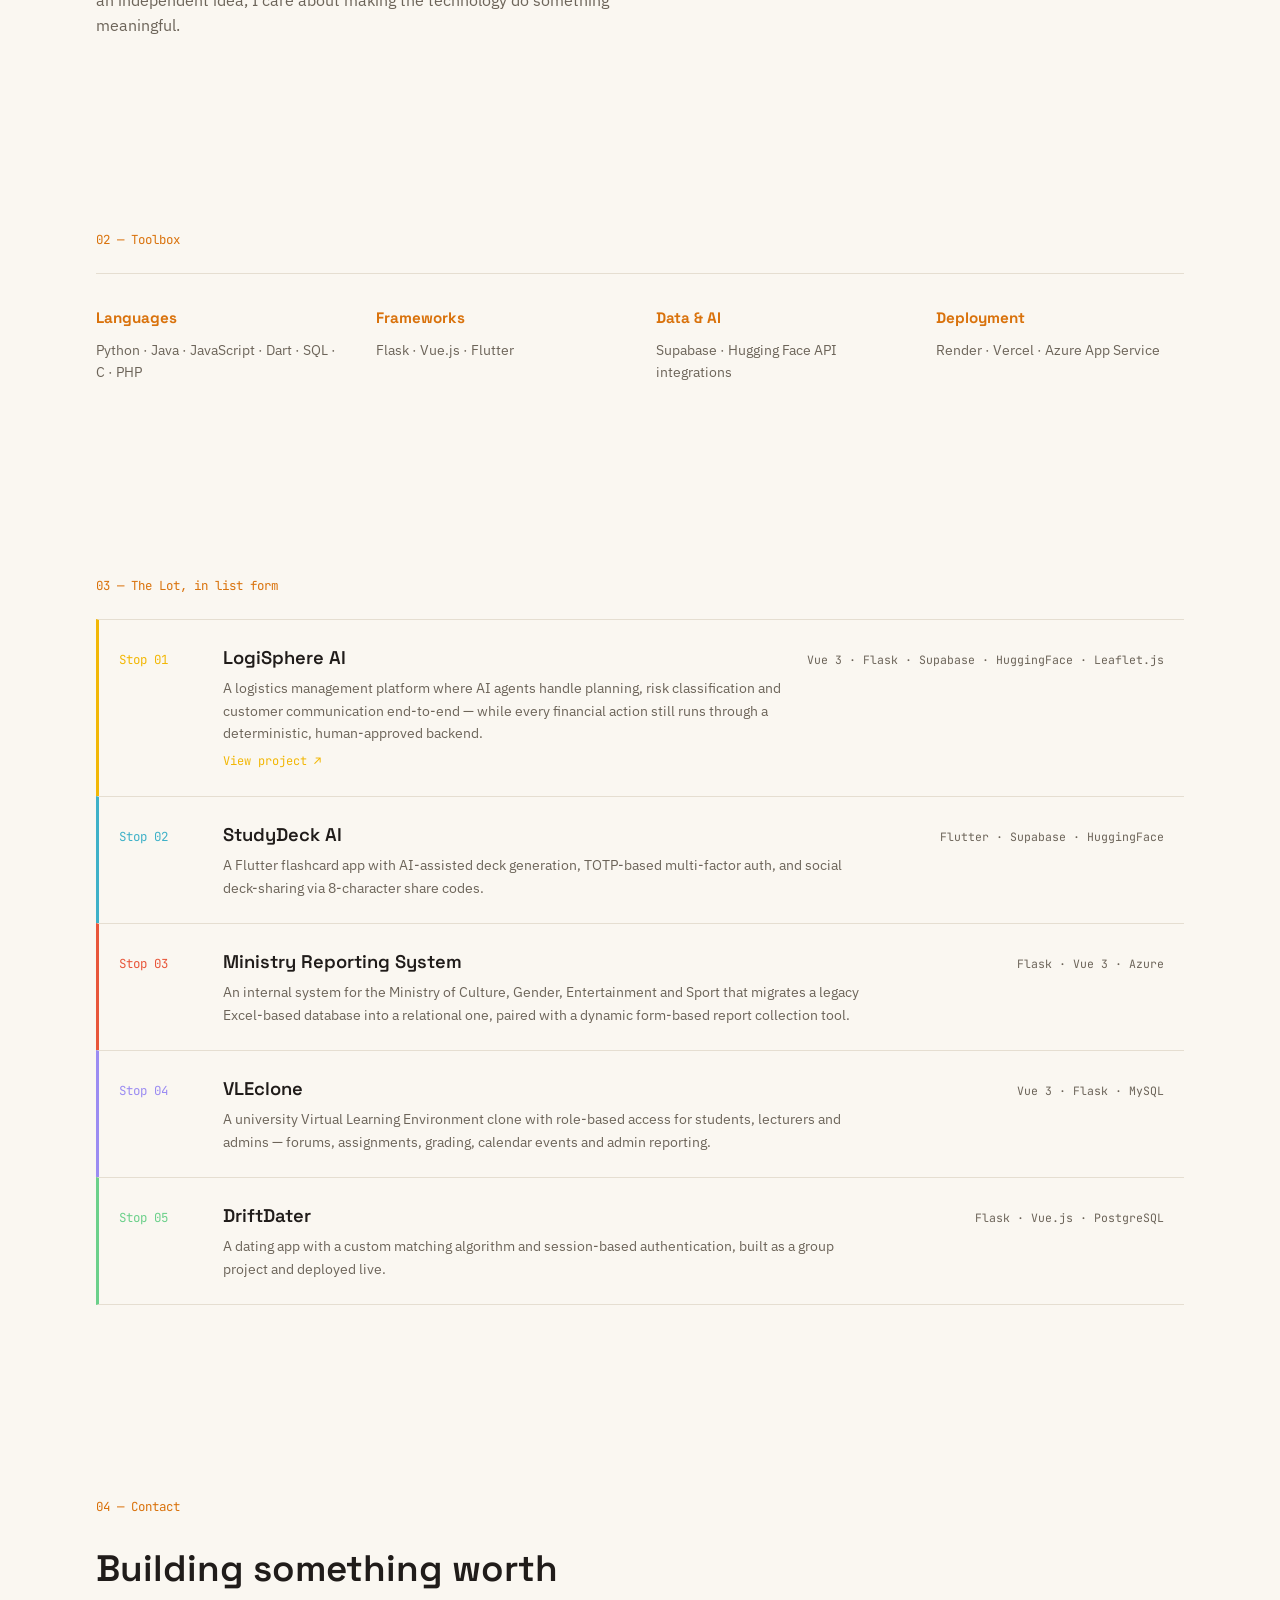
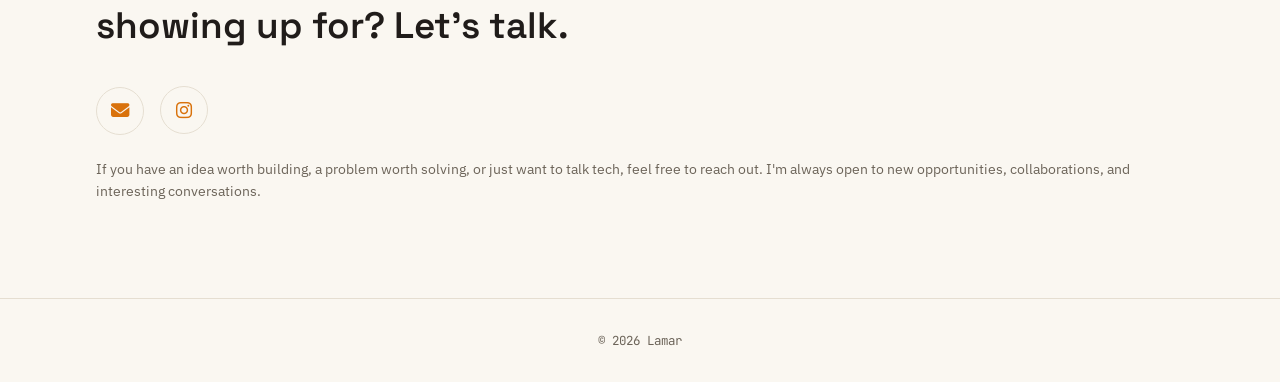
==== commit 9b32844d: "broswer icon" ====
--- a/index.html
+++ b/index.html
@@ -6,7 +6,11 @@
   <meta charset="UTF-8" />
   <meta name="viewport" content="width=device-width, initial-scale=1.0" />
 
+  
+
   <title>Lamar — Software Engineer</title>
+
+  <link rel="icon" type="image/svg+xml" href="assets/favicon.svg">
 
   <!-- Fonts -->
   <link rel="preconnect" href="https://fonts.googleapis.com">
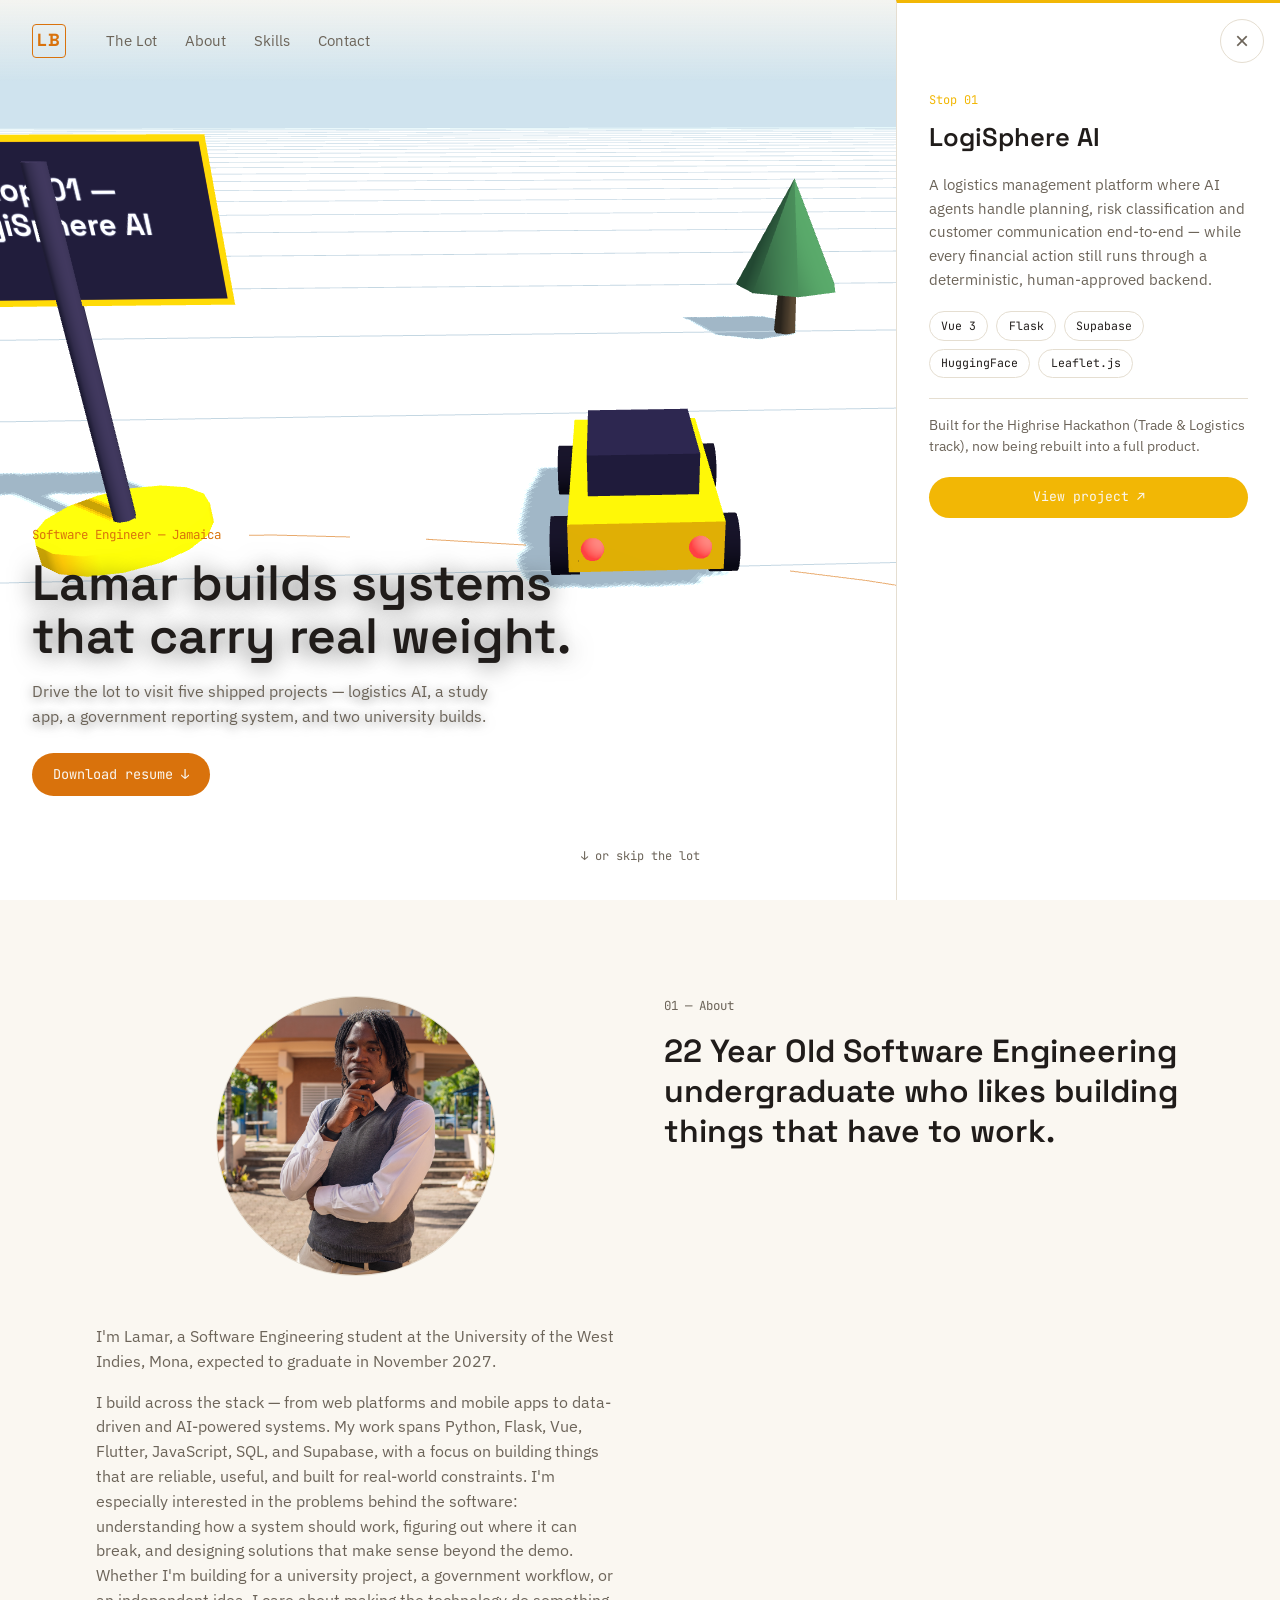
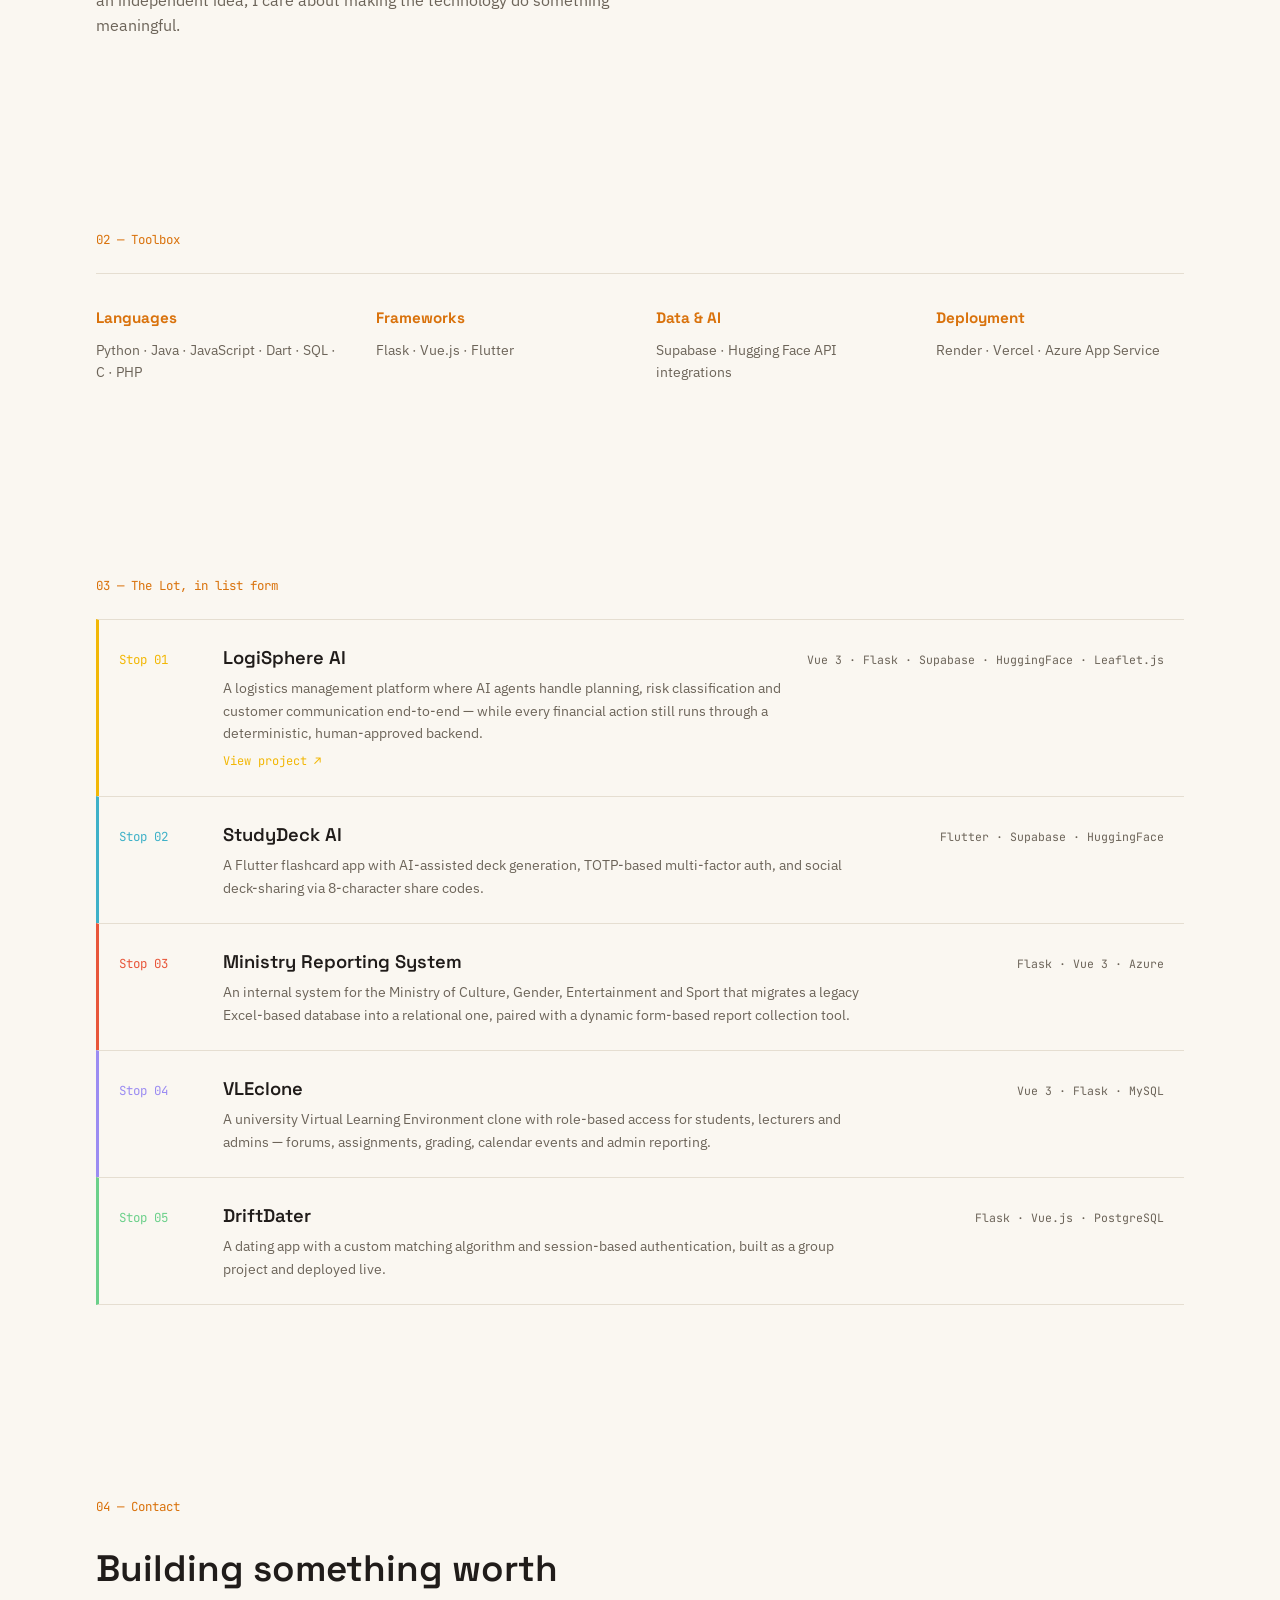
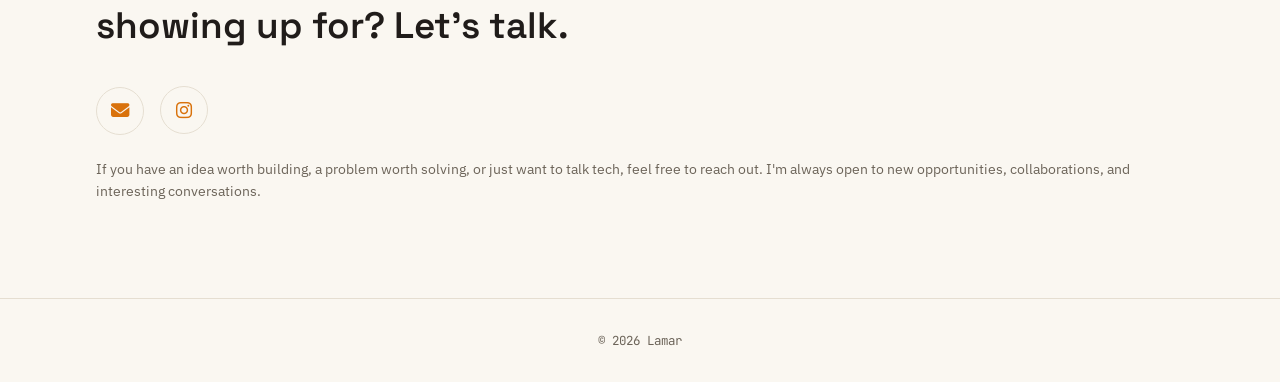
==== commit 6f89d58b: "panel changes" ====
--- a/index.html
+++ b/index.html
@@ -229,9 +229,10 @@
   >
 
     <button
+      type="button"
       class="panel__close"
       id="panelClose"
-      aria-label="Close"
+      aria-label="Close project panel"
     >
       ×
     </button>
--- a/style.css
+++ b/style.css
@@ -306,22 +306,29 @@
   border-left: 1px solid var(--line);
   border-top: 3px solid var(--panel-accent, var(--accent));
   padding: 5.5rem 2rem 2rem;
-  z-index: 40;
+  /* Keep the panel and its close control above the fixed navigation. */
+  z-index: 60;
   transform: translateX(100%);
   transition: transform 0.35s cubic-bezier(0.22, 1, 0.36, 1), border-color 0.2s ease;
   overflow-y: auto;
+  touch-action: pan-y;
 }
 .panel.is-open { transform: translateX(0); }
 .panel__close {
   position: absolute;
-  top: 1.5rem; right: 1.5rem;
-  background: none; border: none;
+  top: 1rem; right: 1rem;
+  width: 2.75rem; height: 2.75rem;
+  display: grid; place-items: center;
+  background: var(--bg-raised); border: 1px solid var(--line);
+  border-radius: 100px;
   color: var(--muted);
   font-size: 1.5rem;
   cursor: pointer;
   line-height: 1;
-}
-.panel__close:hover { color: var(--text); }
+  touch-action: manipulation;
+}
+.panel__close:hover,
+.panel__close:focus-visible { color: var(--text); border-color: var(--panel-accent, var(--accent)); }
 .panel__stop {
   font-family: var(--font-mono);
   font-size: 0.75rem;
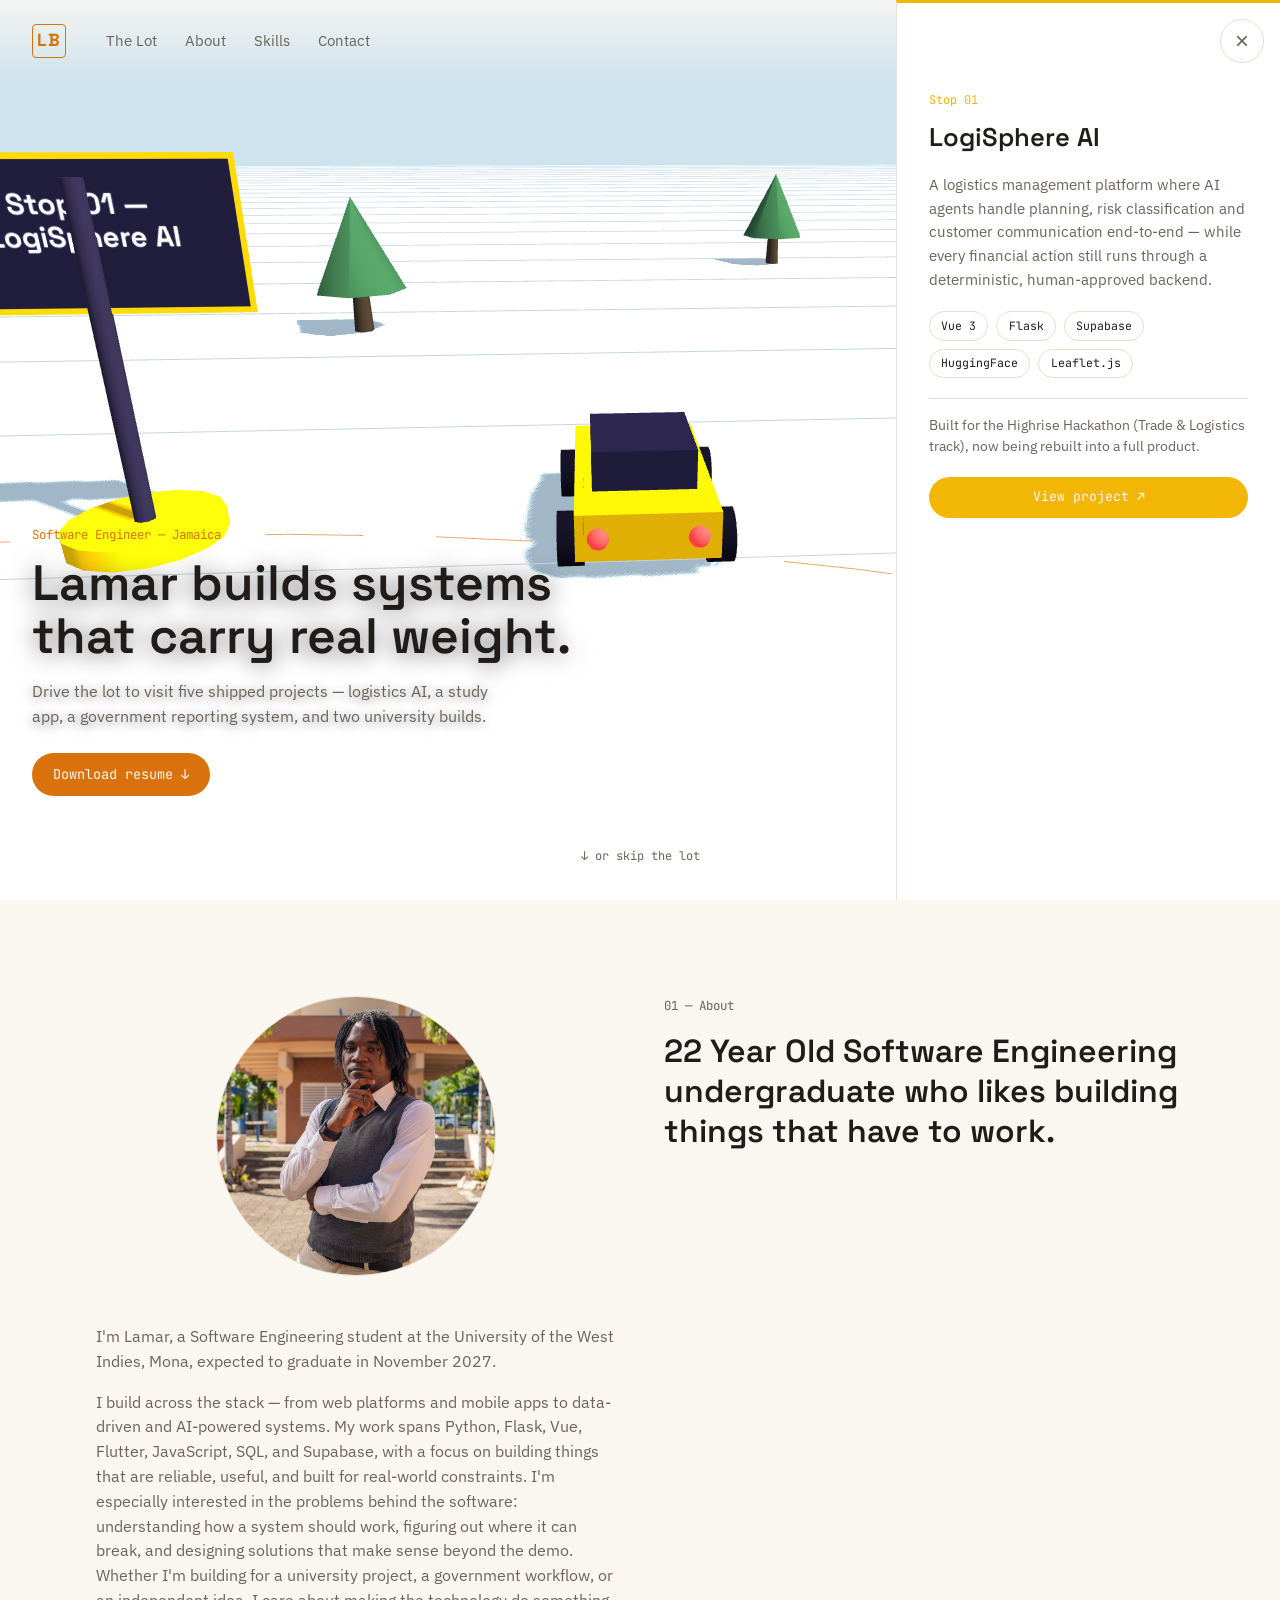
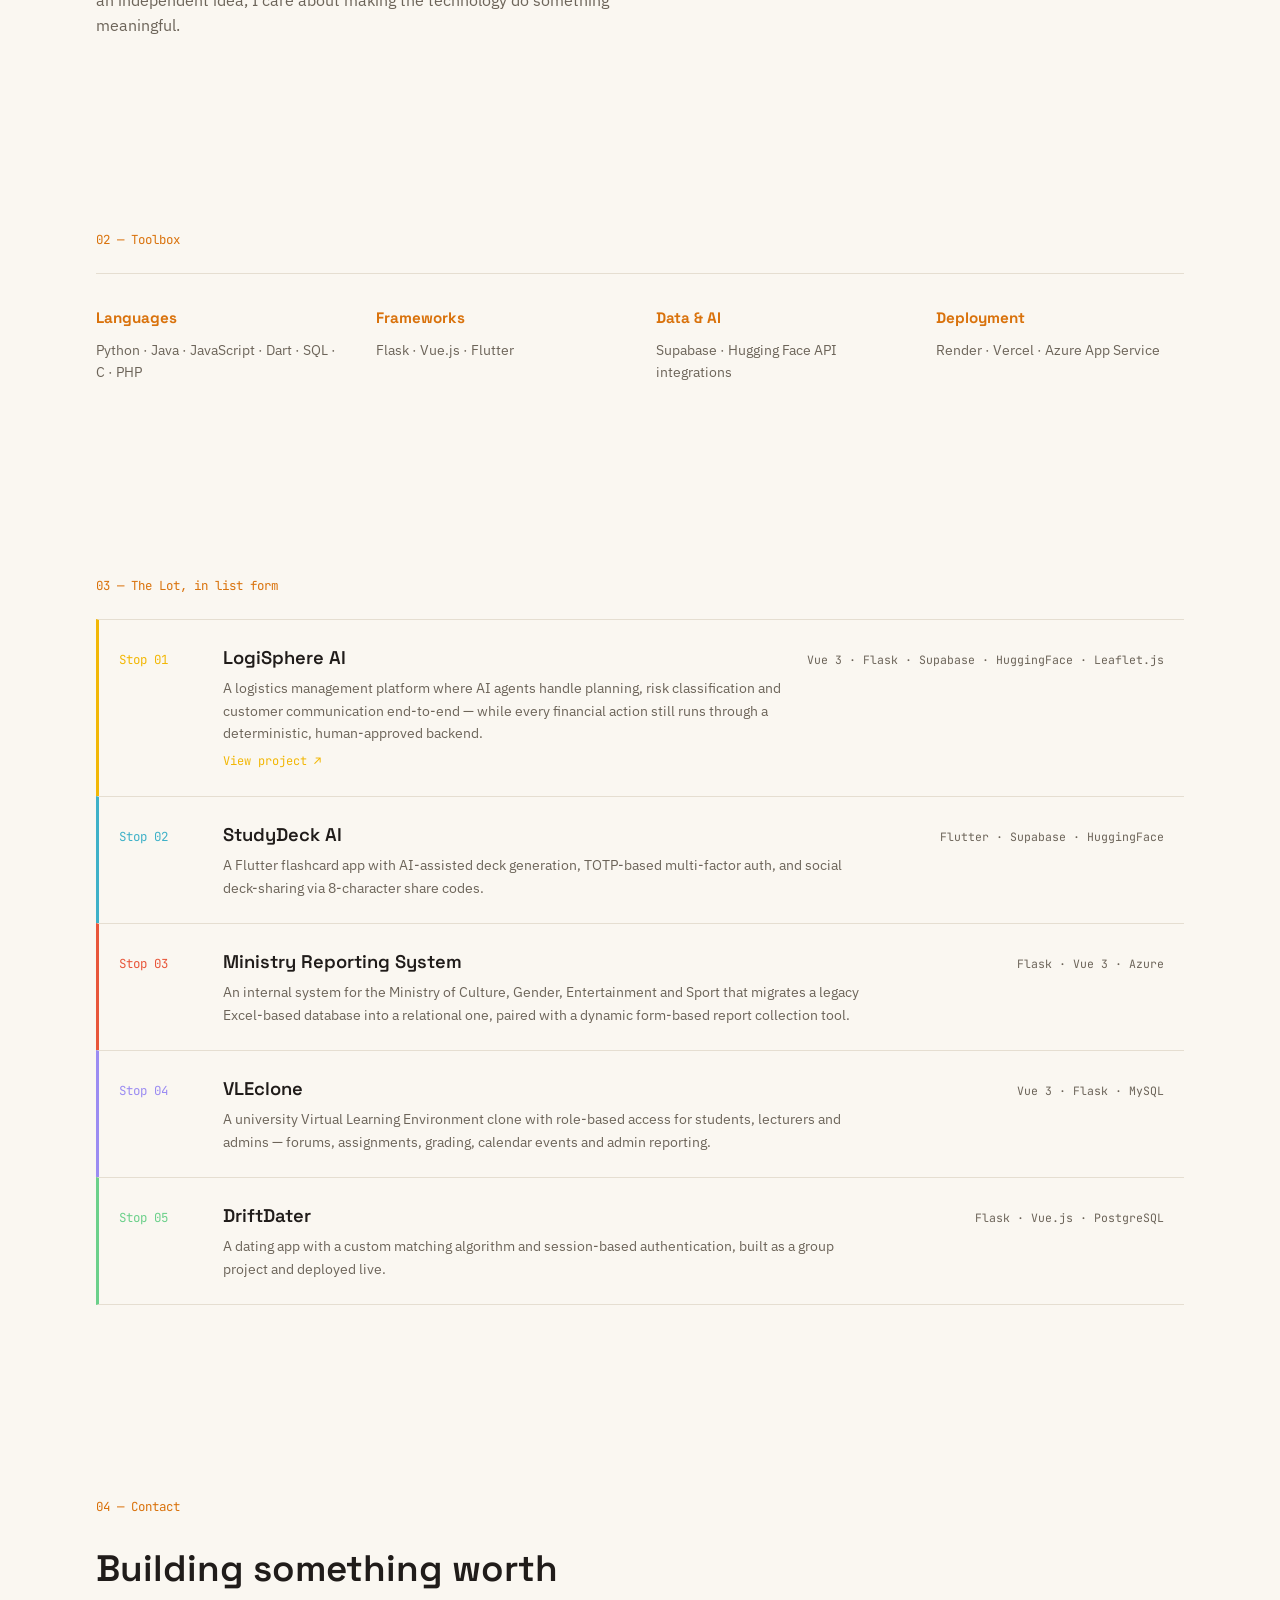
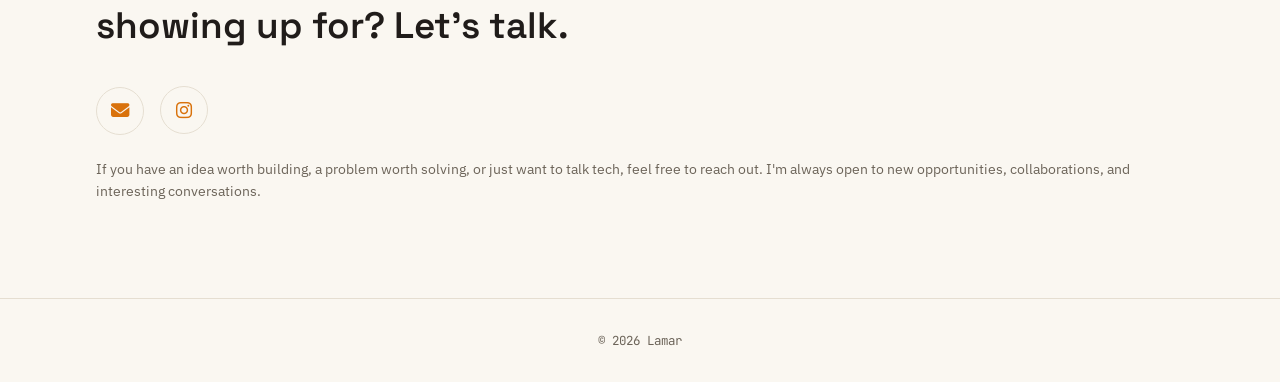
==== commit 8fcf6bef: "malito email" ====
--- a/index.html
+++ b/index.html
@@ -391,11 +391,9 @@
       Building something worth showing up for? Let's talk.
     </h2>
 
-   <a
+  <a
   class="contact__email"
-  href="https://mail.google.com/mail/?view=cm&fs=1&to=lamarshaw18@gmail.com"
-  target="_blank"
-  rel="noopener noreferrer"
+  href="mailto:lamarshaw18@gmail.com"
   aria-label="Send me an email"
   title="Send me an email"
 >
--- a/style.css
+++ b/style.css
@@ -215,7 +215,12 @@
 .lot__resume-btn:hover { background: var(--accent-dim); transform: translateY(-1px); }
 
 @media (max-width: 720px) {
-  .lot__intro { left: 1.25rem; right: 1.25rem; bottom: 8.5rem; max-width: none; }
+  .lot__intro {
+    left: 1.25rem;
+    right: 1.25rem;
+    bottom: 13.5rem;
+    max-width: none;
+  }
 }
 
 /* ============ HUD ============ */
@@ -262,6 +267,7 @@
 @media (max-width: 720px) {
   .hud__controls { display: none; }
   .hud__mobile { display: block; }
+  .hud { right: 1.25rem; bottom: 1.25rem; }
 }
 
 .scrollhint {
@@ -279,6 +285,14 @@
   padding: 0.5rem 0.75rem;
 }
 .scrollhint:hover { color: var(--text); }
+
+@media (max-width: 720px) {
+  .scrollhint {
+    left: 1.25rem;
+    bottom: 6.5rem;
+    transform: none;
+  }
+}
 
 .lot__fallback {
   position: absolute;
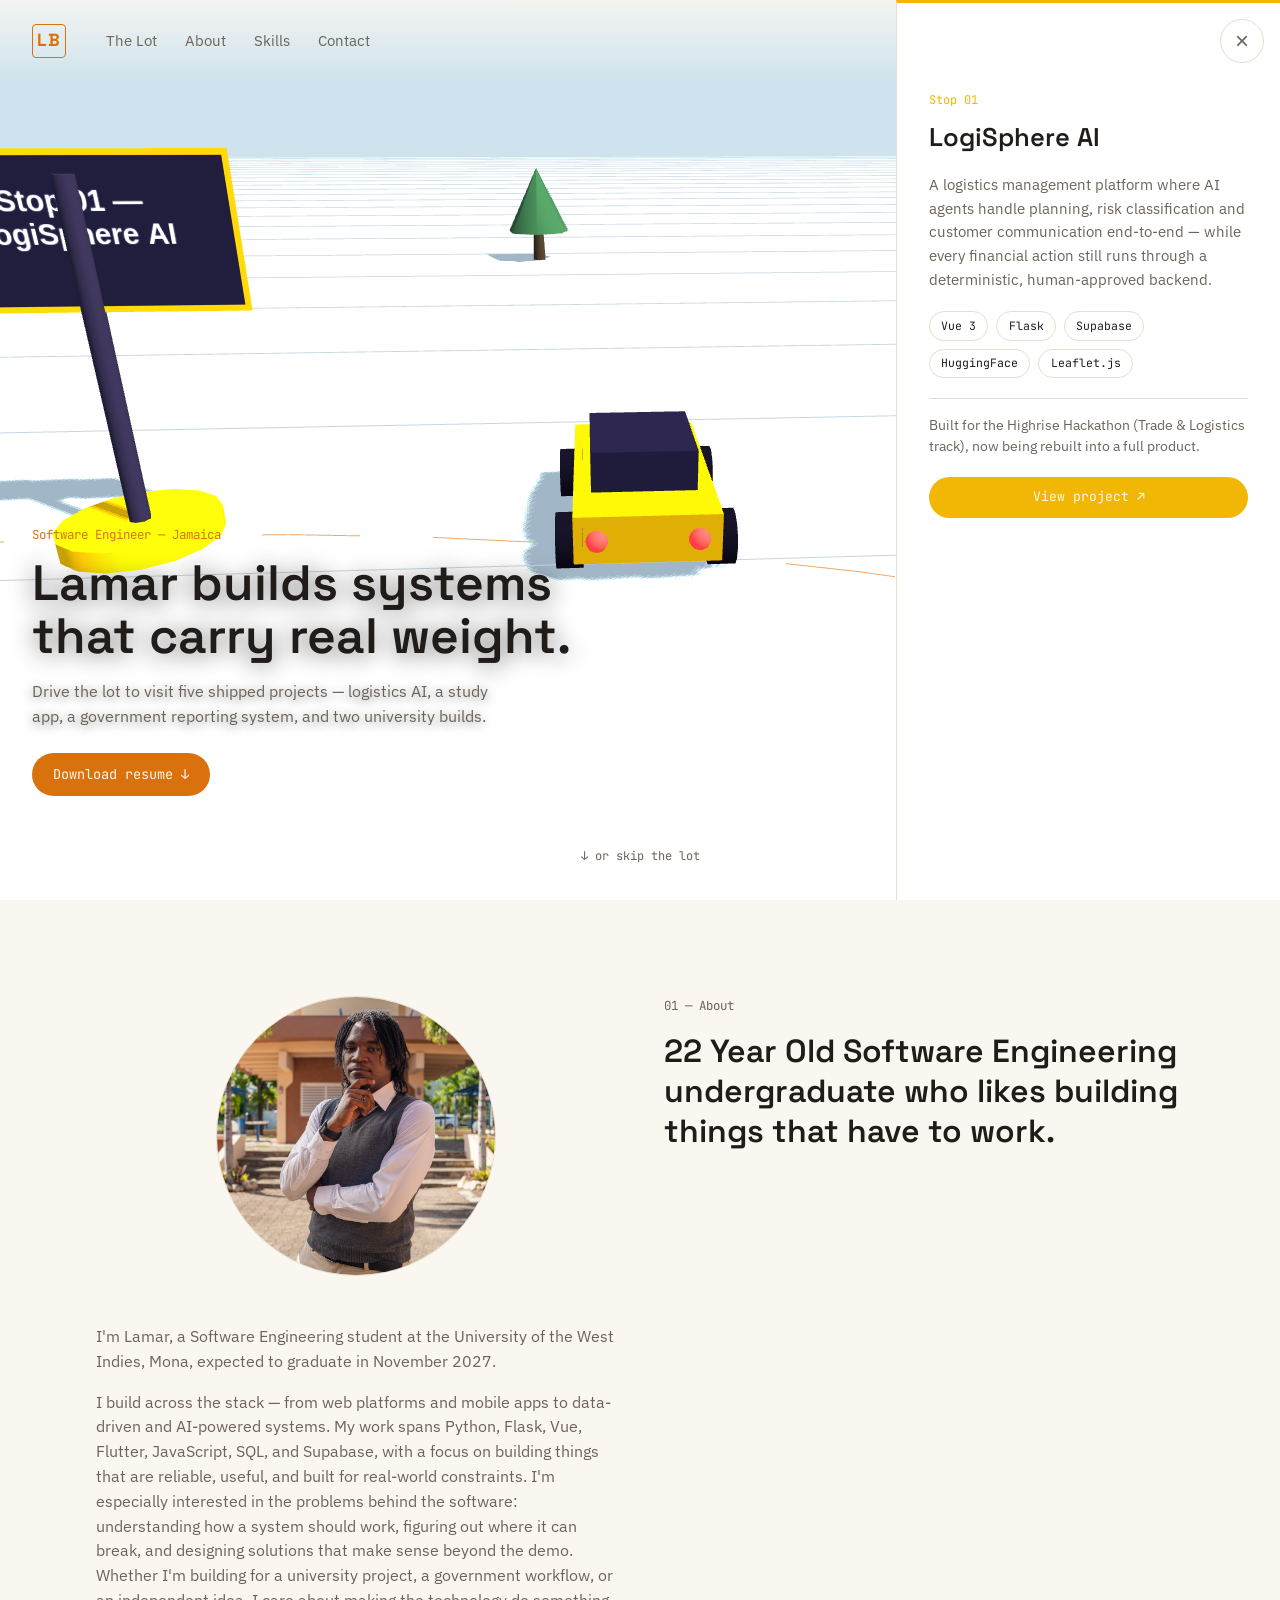
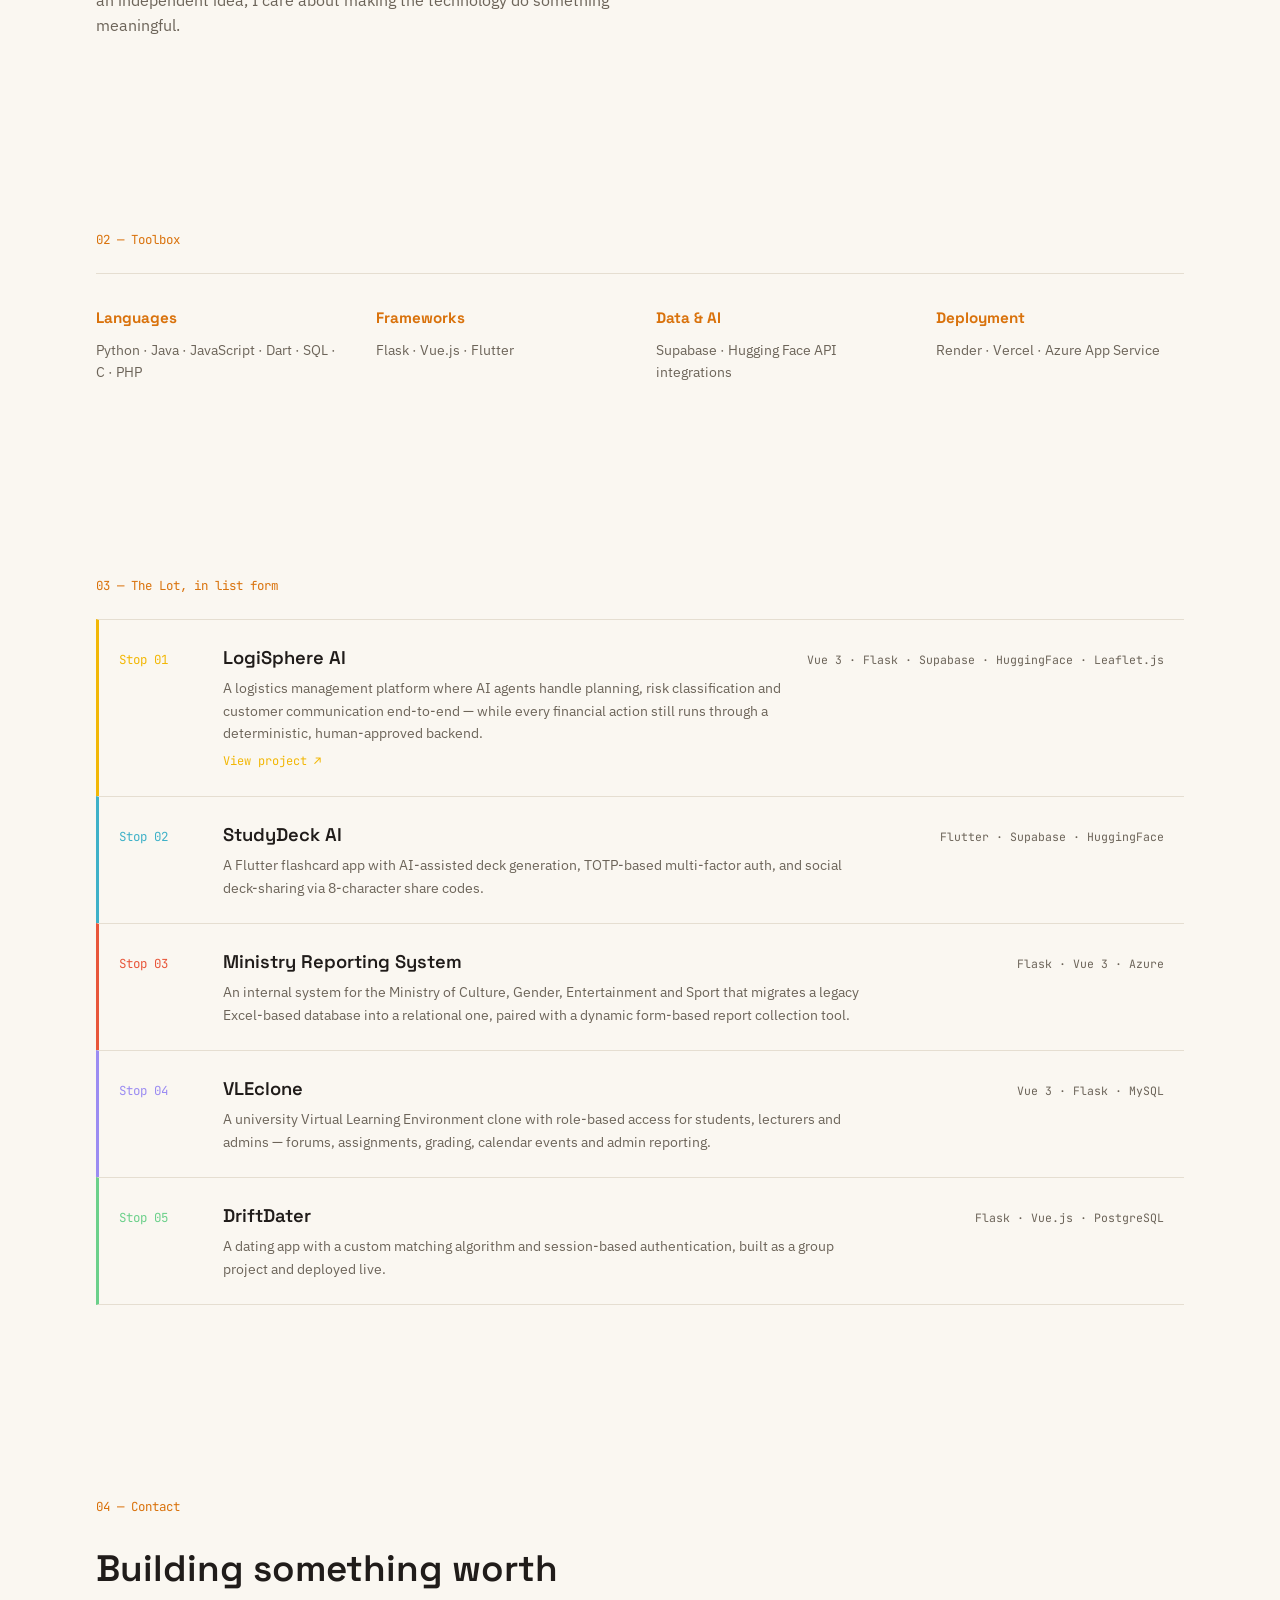
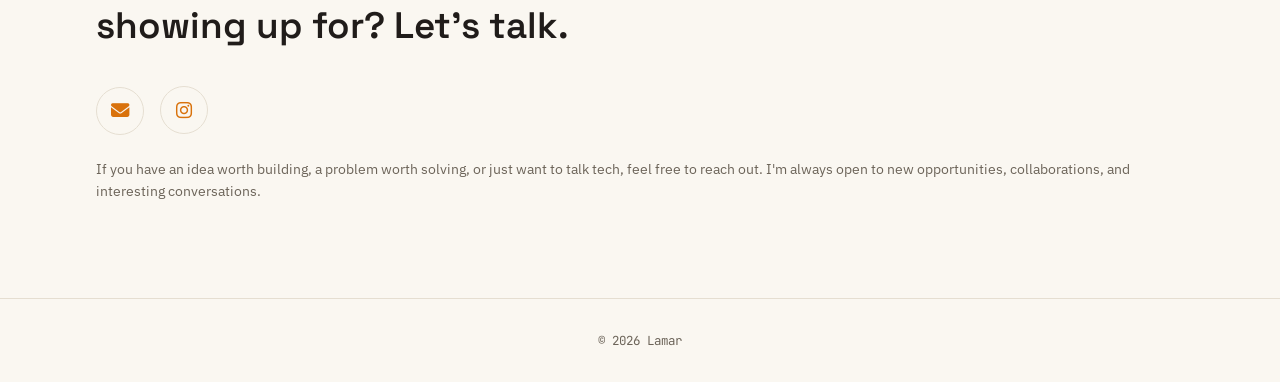
==== commit d7a7aa5a: "resume fix" ====
--- a/index.html
+++ b/index.html
@@ -70,7 +70,7 @@
 
       <a
         class="topbar__resume"
-        href="resume.pdf"
+        href="LamarShaw.pdf"
         target="_blank"
         rel="noopener noreferrer"
       >
